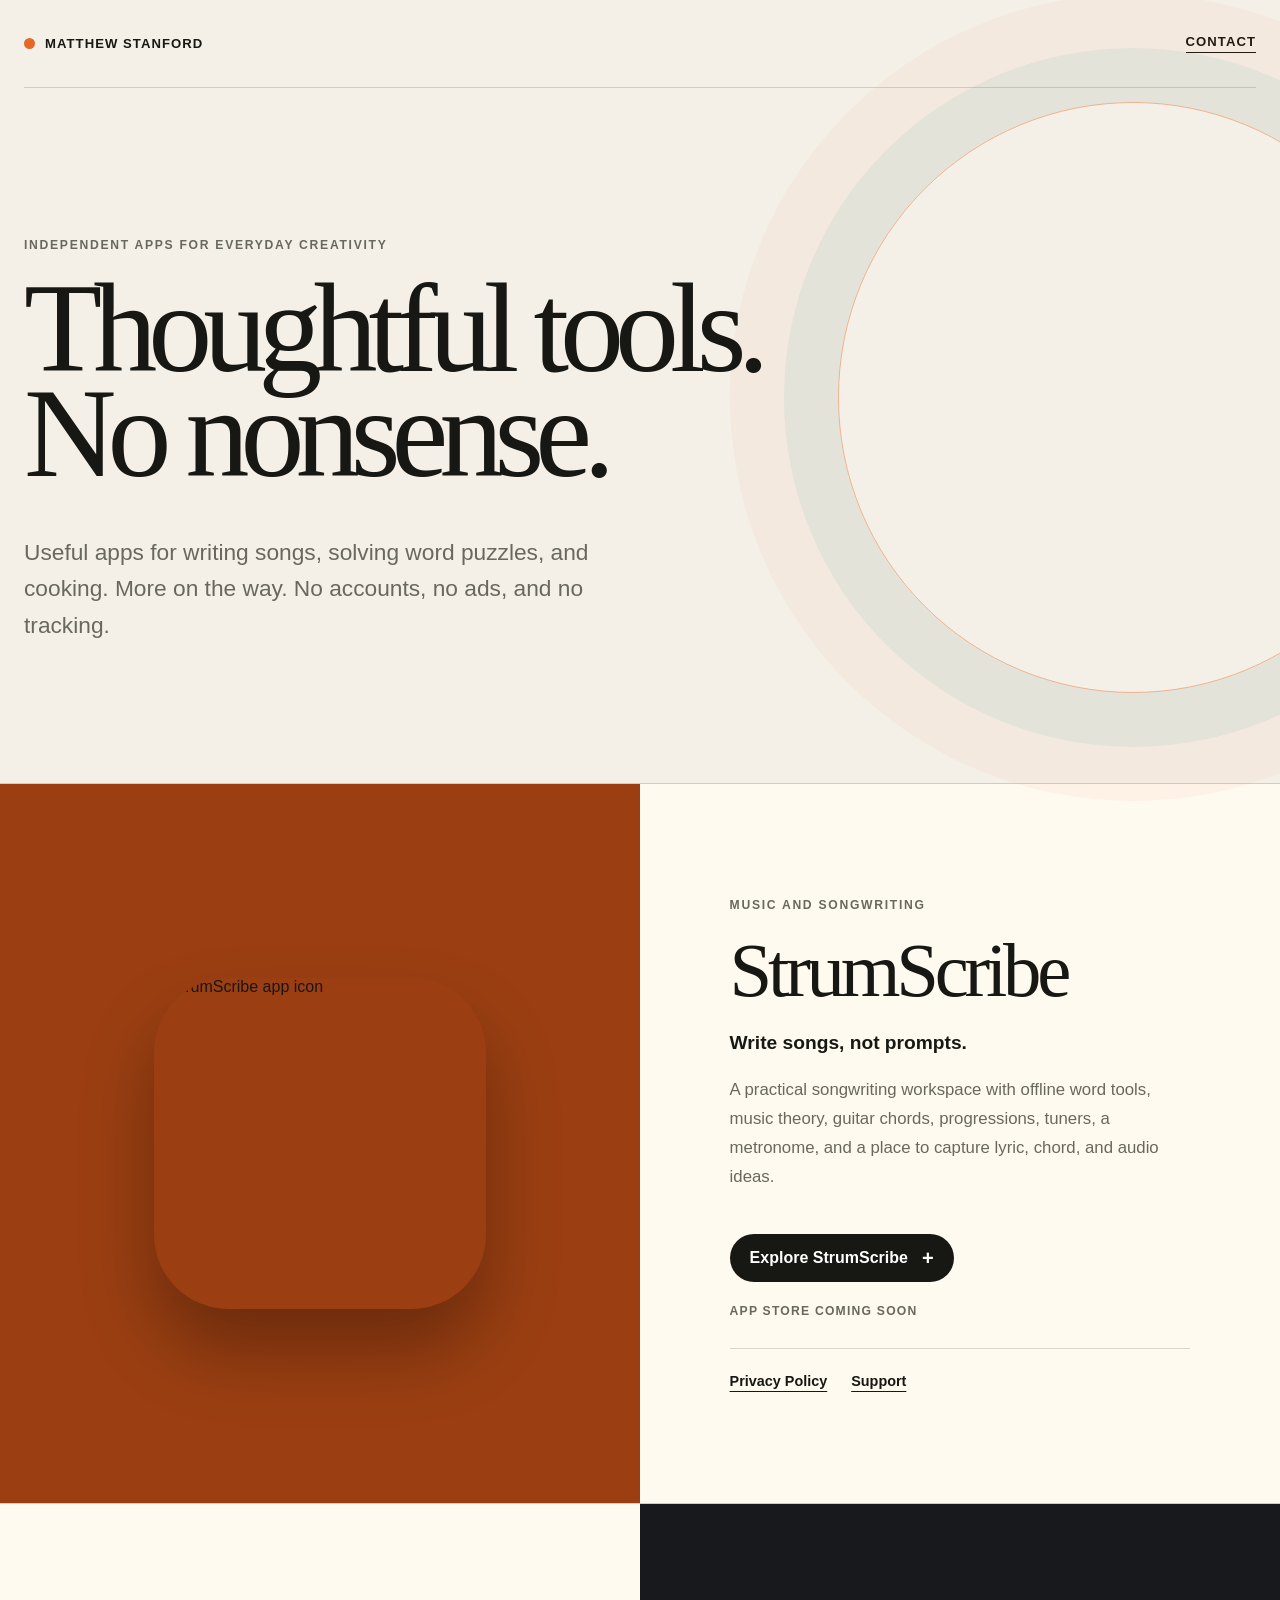
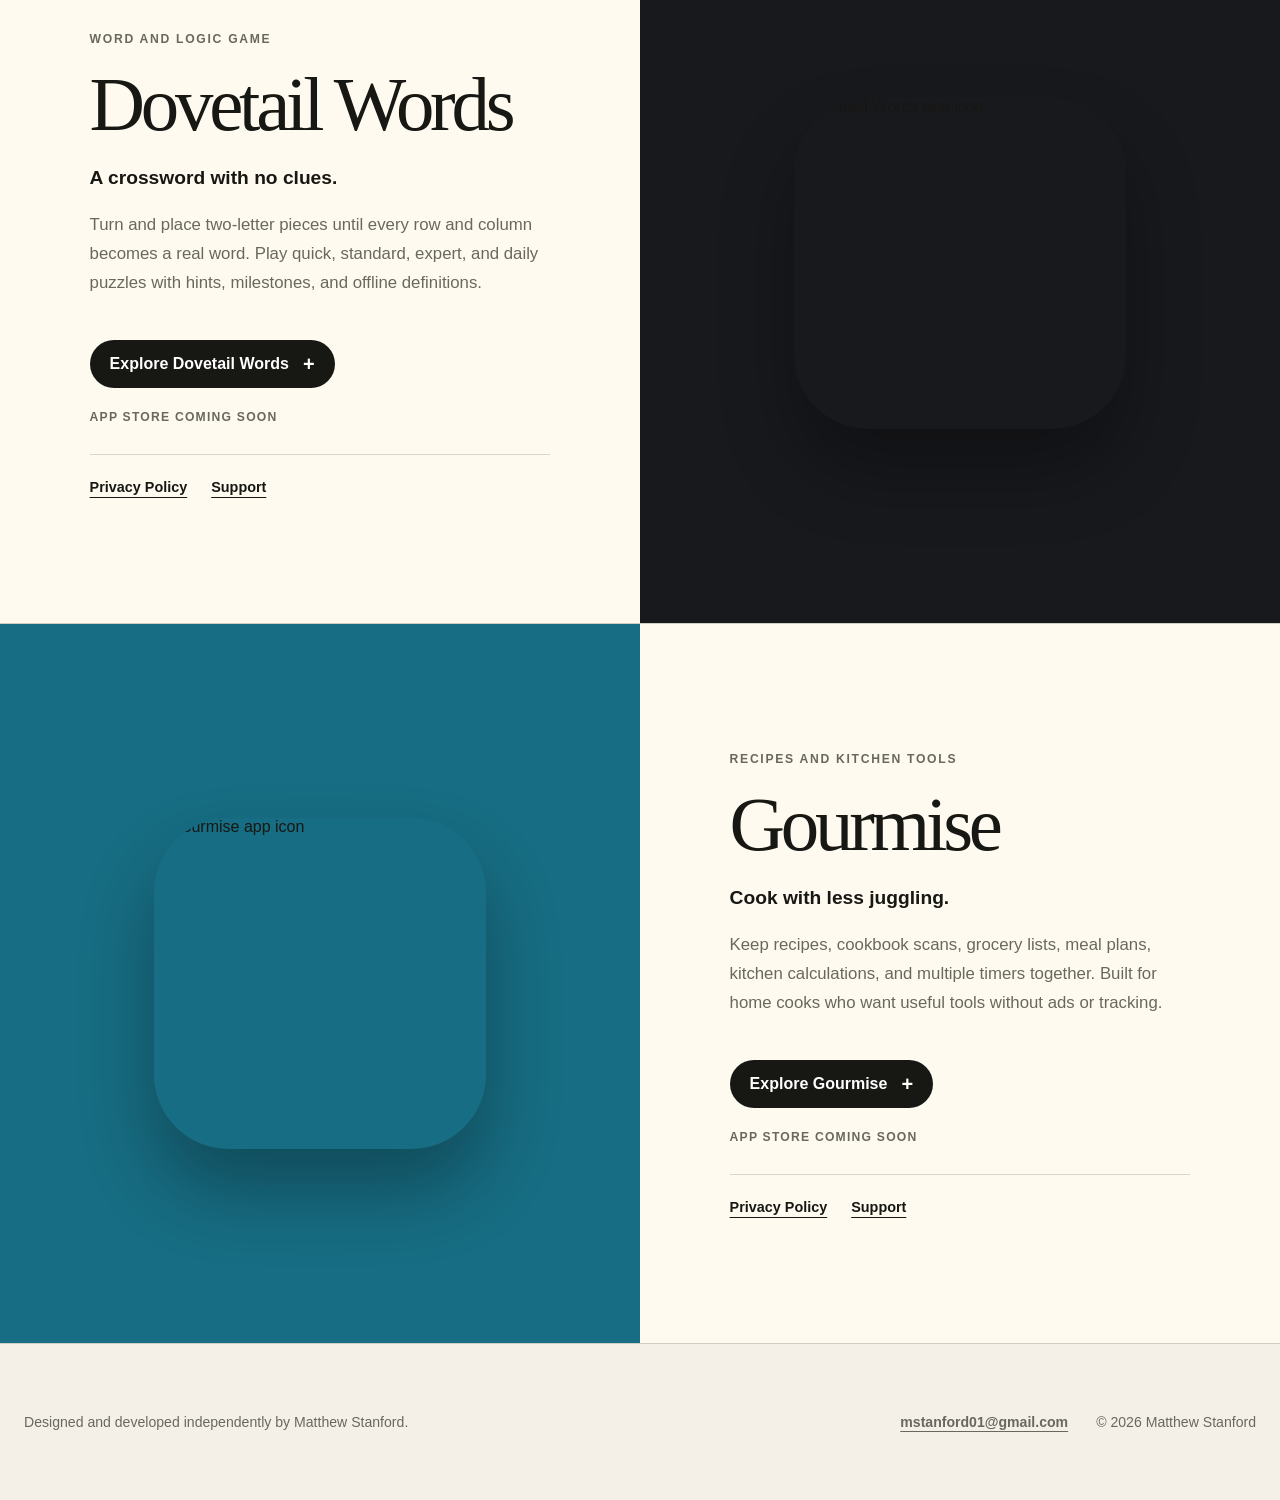
==== index.html @ f3cc3e47 "Publish developer homepage" ====
<!doctype html>
<html lang="en">
<head>
  <meta charset="utf-8">
  <meta name="viewport" content="width=device-width, initial-scale=1">
  <meta name="description" content="Independent apps for songwriting, word puzzles, and cooking. Explore StrumScribe, Dovetail Words, and Gourmise.">
  <meta name="theme-color" content="#f4f0e8">
  <title>Matthew Stanford | Independent Apps</title>
  <link rel="icon" href="favicon.png">
  <style>
    :root{--ink:#171713;--paper:#f4f0e8;--cream:#fffaf0;--line:rgba(23,23,19,.16);--muted:#69685e}
    *{box-sizing:border-box}html{scroll-behavior:smooth}body{margin:0;background:var(--paper);color:var(--ink);font-family:-apple-system,BlinkMacSystemFont,"Segoe UI",sans-serif;text-rendering:optimizeLegibility}a{color:inherit}main{min-height:100vh;overflow:hidden}
    .site-header{width:min(1280px,calc(100% - 48px));margin:0 auto;min-height:88px;display:flex;align-items:center;justify-content:space-between;border-bottom:1px solid var(--line)}
    .wordmark,.header-link{font-size:.82rem;font-weight:700;letter-spacing:.08em;text-transform:uppercase;text-decoration:none}.wordmark{display:inline-flex;align-items:center;gap:10px}.wordmark-dot{width:11px;height:11px;border-radius:50%;background:#e76825}.header-link{border-bottom:1px solid currentColor;padding-bottom:3px}
    .hero{width:min(1280px,calc(100% - 48px));margin:0 auto;padding:clamp(76px,12vw,150px) 0 clamp(82px,11vw,140px);position:relative}.hero::after{content:"";position:absolute;width:min(46vw,610px);aspect-ratio:1;right:-14%;top:2%;border:1px solid rgba(231,104,37,.45);border-radius:50%;box-shadow:0 0 0 54px rgba(42,157,160,.08),0 0 0 108px rgba(231,104,37,.05);pointer-events:none}
    .kicker,.app-eyebrow{margin:0 0 24px;font-size:.76rem;font-weight:800;letter-spacing:.14em;text-transform:uppercase;color:var(--muted)}h1{margin:0;max-width:970px;font-family:Georgia,"Times New Roman",serif;font-size:clamp(4rem,10vw,9.5rem);font-weight:500;letter-spacing:-.07em;line-height:.82;position:relative;z-index:1}.hero-copy{max-width:590px;margin:48px 0 0;font-size:clamp(1.1rem,2vw,1.42rem);line-height:1.6;color:var(--muted);position:relative;z-index:1}
    .apps{border-top:1px solid var(--line)}.app-card{min-height:720px;display:grid;grid-template-columns:minmax(300px,1fr) minmax(340px,1fr);border-bottom:1px solid var(--line)}.app-card:nth-child(even) .app-art{order:2}.app-art,.app-copy{padding:clamp(48px,7vw,108px)}.app-art{position:relative;display:grid;place-items:center;min-height:620px;overflow:hidden}.copper .app-art{background:#9b3f12}.tiles .app-art{background:#18191d}.aqua .app-art{background:#176d83}.app-icon{position:relative;z-index:1;display:block;width:min(72%,430px);height:auto;border-radius:22.5%;box-shadow:0 42px 72px rgba(0,0,0,.3)}
    .app-copy{background:var(--cream);display:flex;flex-direction:column;justify-content:center}.app-copy h2{margin:0;font-family:Georgia,"Times New Roman",serif;font-size:clamp(3.3rem,6vw,6.7rem);line-height:.92;letter-spacing:-.055em;font-weight:500}.tagline{margin:26px 0 0;font-size:1.2rem;font-weight:700}.description{max-width:600px;margin:22px 0 0;color:var(--muted);font-size:1.05rem;line-height:1.72}.explore-panel{margin-top:42px}.explore-panel summary{list-style:none;width:max-content;cursor:pointer}.explore-panel summary::-webkit-details-marker{display:none}.primary-link{display:inline-flex;align-items:center;gap:14px;background:var(--ink);color:#fff;padding:15px 20px;text-decoration:none;font-weight:700;border-radius:999px;transition:transform .2s ease,background .2s ease}.primary-link:hover{background:#e76825;transform:translateY(-2px)}.primary-link:focus-visible,.app-links a:focus-visible,.header-link:focus-visible{outline:3px solid #e76825;outline-offset:4px}.summary-mark{font-size:1.25rem;line-height:.8;transition:transform .2s ease}.explore-panel[open] .summary-mark{transform:rotate(45deg)}.gallery-heading{display:flex;align-items:center;justify-content:space-between;gap:20px;margin-top:30px}.gallery-heading p{margin:0;font-weight:800}.gallery-heading a{font-size:.85rem;font-weight:700;text-underline-offset:4px}.screenshot-gallery{display:grid;grid-auto-flow:column;grid-auto-columns:minmax(180px,42%);gap:16px;margin-top:18px;padding:4px 4px 18px;overflow-x:auto;overscroll-behavior-inline:contain;scroll-snap-type:inline mandatory}.screenshot-gallery img{width:100%;height:auto;border-radius:16px;box-shadow:0 8px 24px rgba(0,0,0,.16);scroll-snap-align:start}.store-soon{display:block;margin-top:22px;color:var(--muted);font-size:.76rem;font-weight:800;letter-spacing:.1em;text-transform:uppercase}.app-links{display:flex;gap:24px;margin-top:30px;padding-top:24px;border-top:1px solid var(--line)}.app-links a{font-size:.9rem;font-weight:700;text-underline-offset:5px}
    footer{width:min(1280px,calc(100% - 48px));margin:0 auto;padding:70px 0;display:grid;grid-template-columns:1fr auto auto;gap:28px;align-items:center;color:var(--muted);font-size:.88rem}footer p{margin:0}footer a{font-weight:700;text-underline-offset:4px}.copyright{white-space:nowrap}
    @media(max-width:840px){.site-header,.hero,footer{width:min(100% - 32px,1280px)}.site-header{min-height:72px}.hero{padding-top:72px}.hero::after{width:78vw;right:-42%;top:8%}.app-card{display:flex;flex-direction:column;min-height:0}.app-card:nth-child(even) .app-art{order:0}.app-art{min-height:420px;padding:54px 28px}.app-icon{width:min(65vw,330px)}.app-copy{padding:58px 24px 64px}.gallery-heading{align-items:flex-start;flex-direction:column;gap:8px}.screenshot-gallery{grid-auto-columns:minmax(220px,76%)}footer{grid-template-columns:1fr;align-items:start}}
    @media(prefers-reduced-motion:reduce){html{scroll-behavior:auto}.primary-link{transition:none}}
  </style>
</head>
<body>
<main>
  <header class="site-header">
    <a class="wordmark" href="#top" aria-label="Matthew Stanford apps home"><span class="wordmark-dot" aria-hidden="true"></span>Matthew Stanford</a>
    <a class="header-link" href="mailto:mstanford01@gmail.com">Contact</a>
  </header>

  <section class="hero" id="top">
    <p class="kicker">Independent apps for everyday creativity</p>
    <h1>Thoughtful tools.<br>No nonsense.</h1>
    <p class="hero-copy">Useful apps for writing songs, solving word puzzles, and cooking. More on the way. No accounts, no ads, and no tracking.</p>
  </section>

  <section class="apps" aria-label="Apps">
    <article class="app-card copper">
      <div class="app-art"><img class="app-icon" src="app-icons/strumscribe.png" alt="StrumScribe app icon" width="1024" height="1024"></div>
      <div class="app-copy">
        <p class="app-eyebrow">Music and songwriting</p><h2>StrumScribe</h2><p class="tagline">Write songs, not prompts.</p>
        <p class="description">A practical songwriting workspace with offline word tools, music theory, guitar chords, progressions, tuners, a metronome, and a place to capture lyric, chord, and audio ideas.</p>
        <details class="explore-panel"><summary class="primary-link">Explore StrumScribe <span class="summary-mark" aria-hidden="true">+</span></summary><div class="gallery-heading"><p>Inside StrumScribe</p><a href="https://mstanford01.github.io/StrumScribe/">Open full app information ↗</a></div><div class="screenshot-gallery"><img src="screenshots/strumscribe/01-find-the-word.jpg" alt="StrumScribe word tools on iPhone" loading="lazy"><img src="screenshots/strumscribe/02-progressions-by-mood.jpg" alt="StrumScribe chord progressions on iPhone" loading="lazy"><img src="screenshots/strumscribe/03-save-song-ideas.jpg" alt="StrumScribe song ideas on iPhone" loading="lazy"><img src="screenshots/strumscribe/04-tune-with-precision.jpg" alt="StrumScribe tuner on iPhone" loading="lazy"></div></details>
        <span class="store-soon">App Store coming soon</span>
        <nav class="app-links" aria-label="StrumScribe information"><a href="https://mstanford01.github.io/StrumScribe/privacy/">Privacy Policy</a><a href="https://mstanford01.github.io/StrumScribe/support/">Support</a></nav>
      </div>
    </article>

    <article class="app-card tiles">
      <div class="app-art"><img class="app-icon" src="app-icons/dovetail-words.png" alt="Dovetail Words app icon" width="1024" height="1024"></div>
      <div class="app-copy">
        <p class="app-eyebrow">Word and logic game</p><h2>Dovetail Words</h2><p class="tagline">A crossword with no clues.</p>
        <p class="description">Turn and place two-letter pieces until every row and column becomes a real word. Play quick, standard, expert, and daily puzzles with hints, milestones, and offline definitions.</p>
        <details class="explore-panel"><summary class="primary-link">Explore Dovetail Words <span class="summary-mark" aria-hidden="true">+</span></summary><div class="gallery-heading"><p>Inside Dovetail Words</p><a href="https://mstanford01.github.io/DovetailWords/">Open full app information ↗</a></div><div class="screenshot-gallery"><img src="screenshots/dovetail-words/01-home.jpg" alt="Dovetail Words home screen on iPhone" loading="lazy"><img src="screenshots/dovetail-words/02-puzzle.jpg" alt="Dovetail Words puzzle on iPhone" loading="lazy"><img src="screenshots/dovetail-words/03-win.jpg" alt="Dovetail Words win screen on iPhone" loading="lazy"><img src="screenshots/dovetail-words/04-daily.jpg" alt="Dovetail Words daily puzzle on iPhone" loading="lazy"></div></details>
        <span class="store-soon">App Store coming soon</span>
        <nav class="app-links" aria-label="Dovetail Words information"><a href="https://mstanford01.github.io/DovetailWords/dovetail-words/privacy/">Privacy Policy</a><a href="https://mstanford01.github.io/DovetailWords/dovetail-words/support/">Support</a></nav>
      </div>
    </article>

    <article class="app-card aqua">
      <div class="app-art"><img class="app-icon" src="app-icons/gourmise.png" alt="Gourmise app icon" width="1024" height="1024"></div>
      <div class="app-copy">
        <p class="app-eyebrow">Recipes and kitchen tools</p><h2>Gourmise</h2><p class="tagline">Cook with less juggling.</p>
        <p class="description">Keep recipes, cookbook scans, grocery lists, meal plans, kitchen calculations, and multiple timers together. Built for home cooks who want useful tools without ads or tracking.</p>
        <details class="explore-panel"><summary class="primary-link">Explore Gourmise <span class="summary-mark" aria-hidden="true">+</span></summary><div class="gallery-heading"><p>Inside Gourmise</p><a href="https://mstanford01.github.io/Gourmise/">Open full app information ↗</a></div><div class="screenshot-gallery"><img src="screenshots/gourmise/01-recipes.jpg" alt="Gourmise recipe library on iPhone" loading="lazy"><img src="screenshots/gourmise/02-recipe-scanner.jpg" alt="Gourmise recipe scanner on iPhone" loading="lazy"><img src="screenshots/gourmise/03-meal-planner.jpg" alt="Gourmise meal planner on iPhone" loading="lazy"><img src="screenshots/gourmise/04-timers.jpg" alt="Gourmise kitchen timers on iPhone" loading="lazy"></div></details>
        <span class="store-soon">App Store coming soon</span>
        <nav class="app-links" aria-label="Gourmise information"><a href="https://mstanford01.github.io/Gourmise/privacy/">Privacy Policy</a><a href="https://mstanford01.github.io/Gourmise/support/">Support</a></nav>
      </div>
    </article>
  </section>

  <footer><p>Designed and developed independently by Matthew Stanford.</p><a href="mailto:mstanford01@gmail.com">mstanford01@gmail.com</a><p class="copyright">© 2026 Matthew Stanford</p></footer>
</main>
</body>
</html>
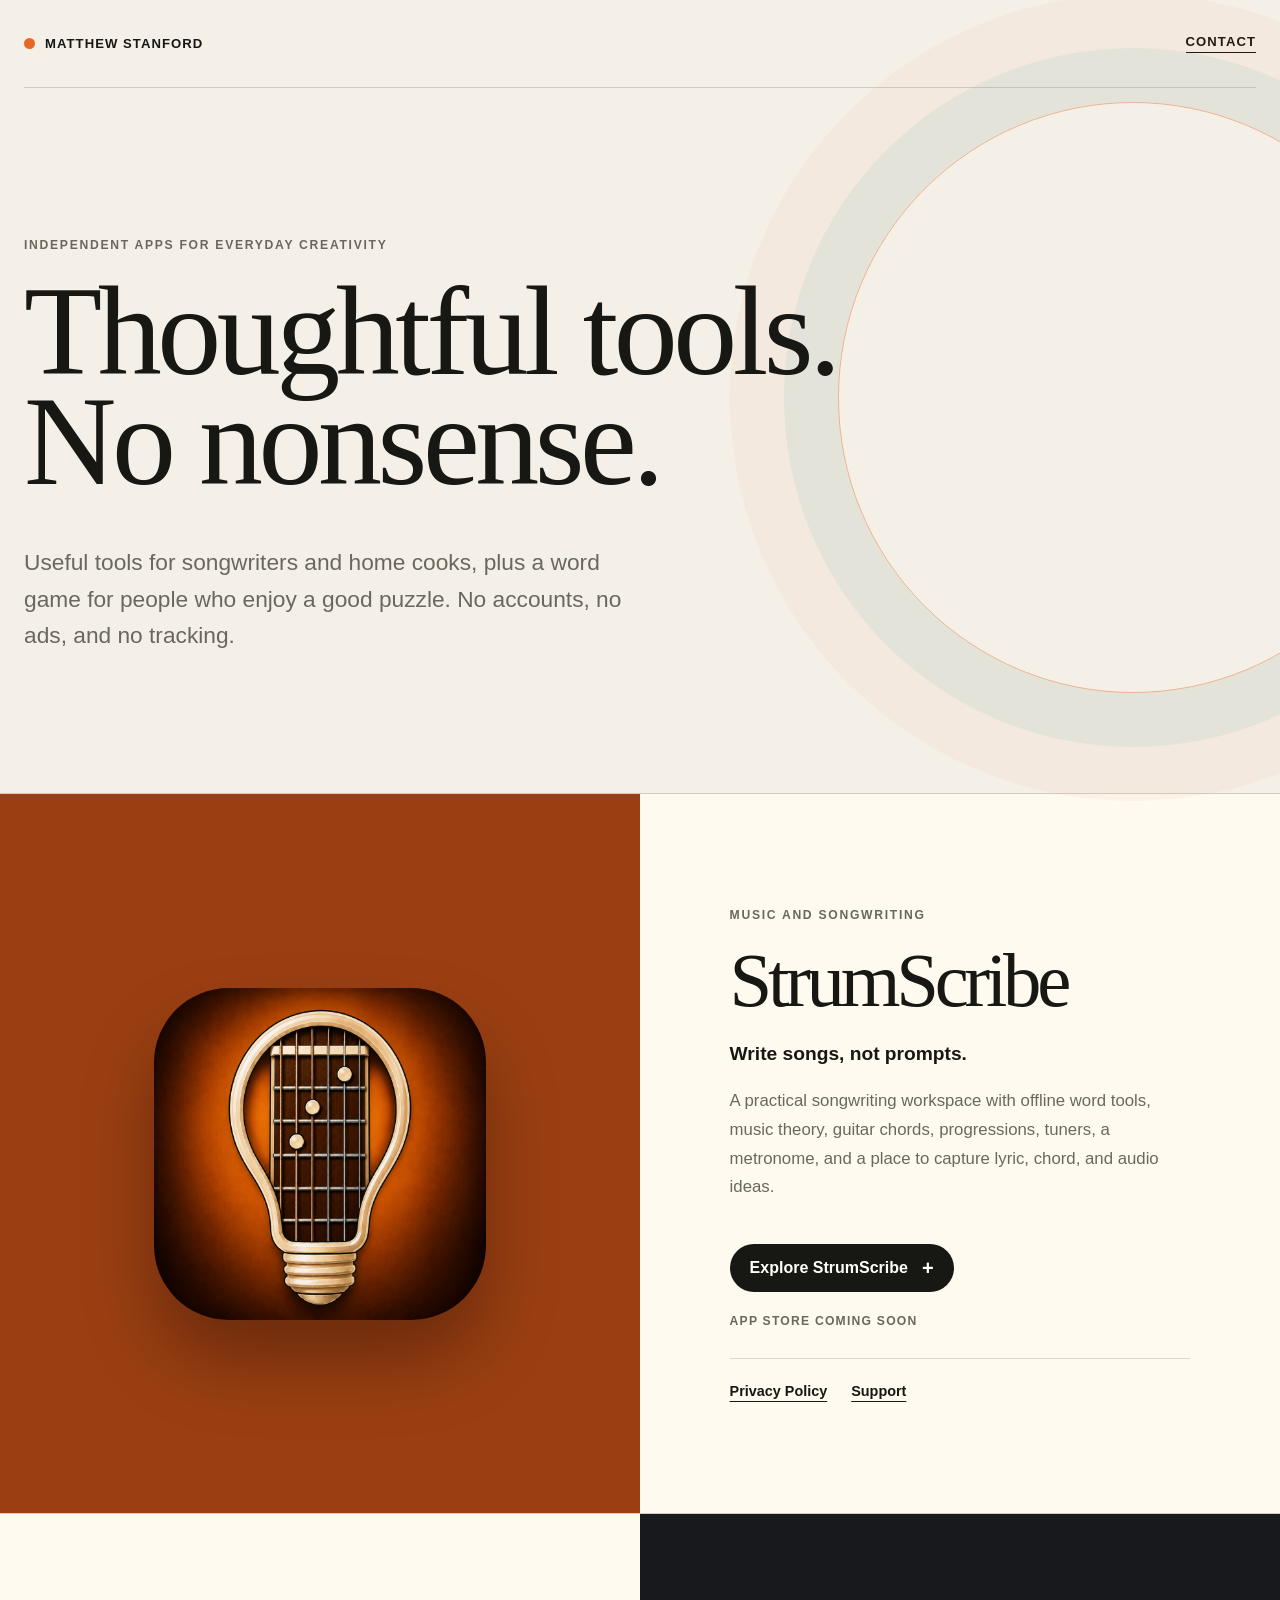
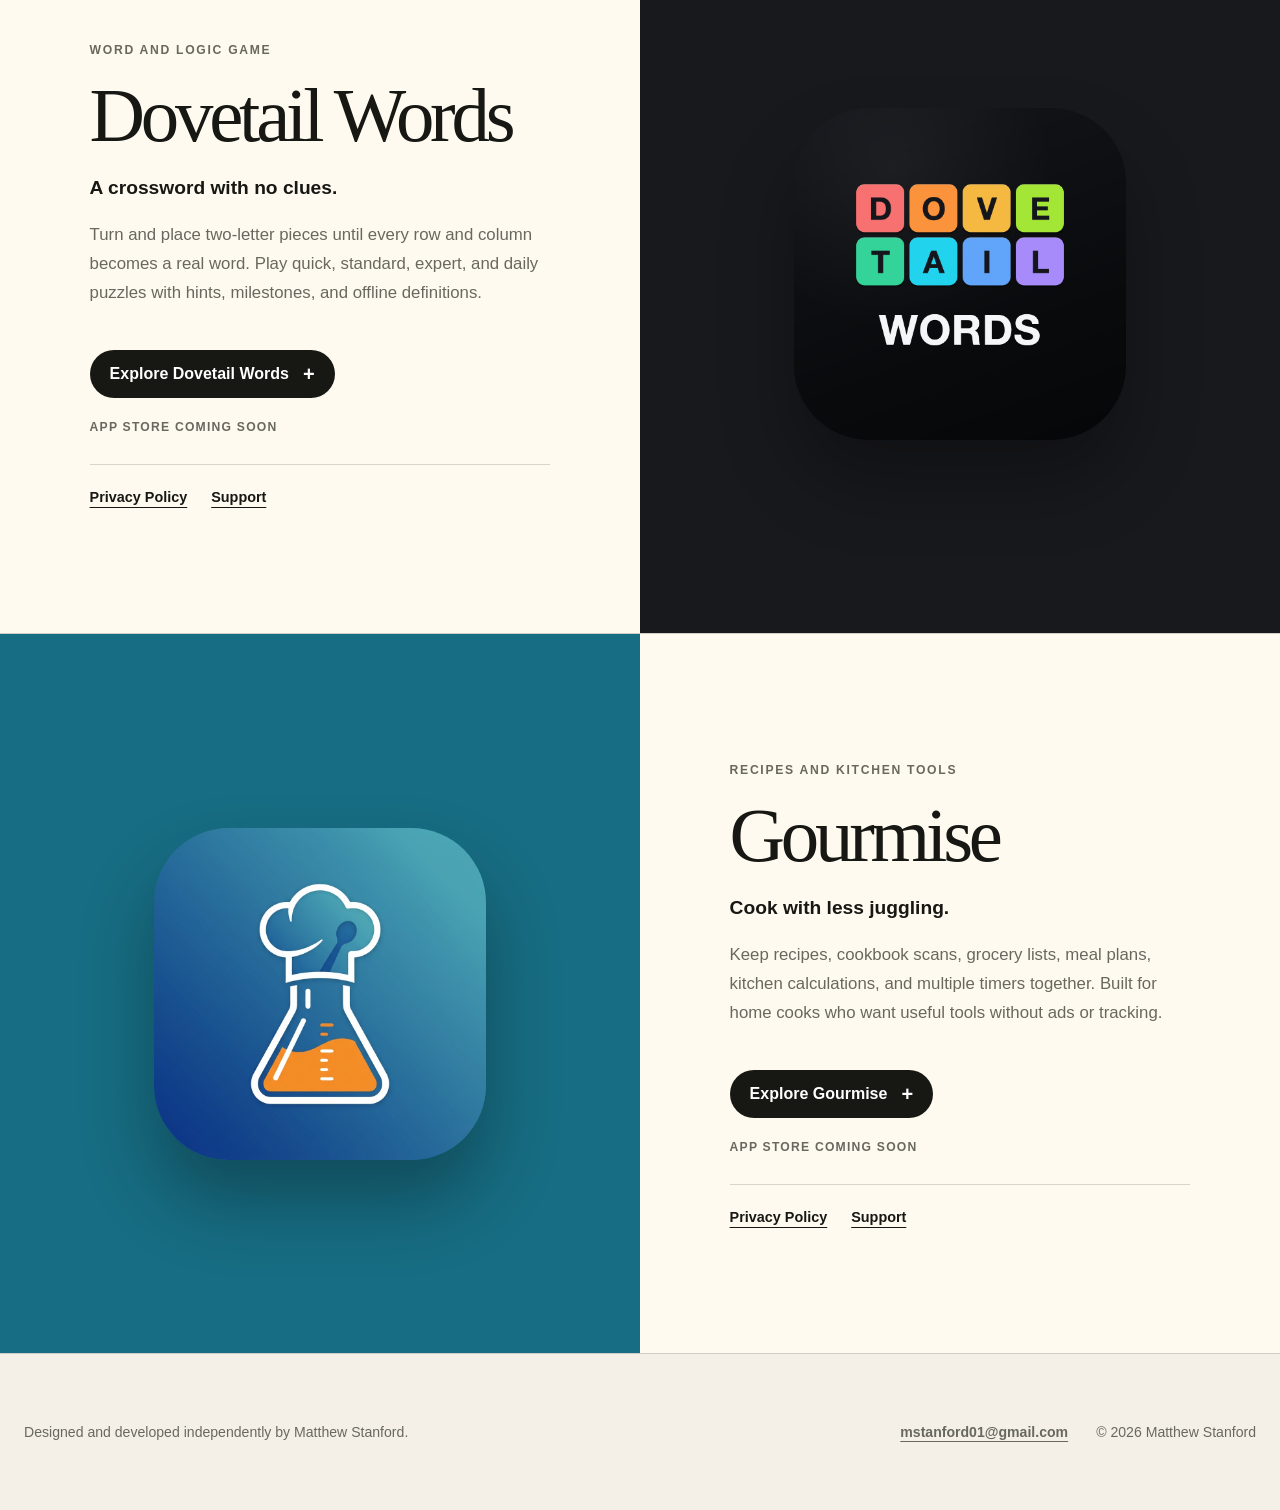
==== commit a22f18f3: "Update homepage copy and galleries" ====
--- a/index.html
+++ b/index.html
@@ -13,7 +13,7 @@
     .site-header{width:min(1280px,calc(100% - 48px));margin:0 auto;min-height:88px;display:flex;align-items:center;justify-content:space-between;border-bottom:1px solid var(--line)}
     .wordmark,.header-link{font-size:.82rem;font-weight:700;letter-spacing:.08em;text-transform:uppercase;text-decoration:none}.wordmark{display:inline-flex;align-items:center;gap:10px}.wordmark-dot{width:11px;height:11px;border-radius:50%;background:#e76825}.header-link{border-bottom:1px solid currentColor;padding-bottom:3px}
     .hero{width:min(1280px,calc(100% - 48px));margin:0 auto;padding:clamp(76px,12vw,150px) 0 clamp(82px,11vw,140px);position:relative}.hero::after{content:"";position:absolute;width:min(46vw,610px);aspect-ratio:1;right:-14%;top:2%;border:1px solid rgba(231,104,37,.45);border-radius:50%;box-shadow:0 0 0 54px rgba(42,157,160,.08),0 0 0 108px rgba(231,104,37,.05);pointer-events:none}
-    .kicker,.app-eyebrow{margin:0 0 24px;font-size:.76rem;font-weight:800;letter-spacing:.14em;text-transform:uppercase;color:var(--muted)}h1{margin:0;max-width:970px;font-family:Georgia,"Times New Roman",serif;font-size:clamp(4rem,10vw,9.5rem);font-weight:500;letter-spacing:-.07em;line-height:.82;position:relative;z-index:1}.hero-copy{max-width:590px;margin:48px 0 0;font-size:clamp(1.1rem,2vw,1.42rem);line-height:1.6;color:var(--muted);position:relative;z-index:1}
+    .kicker,.app-eyebrow{margin:0 0 24px;font-size:.76rem;font-weight:800;letter-spacing:.14em;text-transform:uppercase;color:var(--muted)}h1{margin:0;max-width:970px;font-family:Georgia,"Times New Roman",serif;font-size:clamp(4rem,10vw,9.5rem);font-weight:500;letter-spacing:-.035em;line-height:.86;position:relative;z-index:1}.hero-copy{max-width:620px;margin:48px 0 0;font-size:clamp(1.1rem,2vw,1.42rem);line-height:1.6;color:var(--muted);position:relative;z-index:1}
     .apps{border-top:1px solid var(--line)}.app-card{min-height:720px;display:grid;grid-template-columns:minmax(300px,1fr) minmax(340px,1fr);border-bottom:1px solid var(--line)}.app-card:nth-child(even) .app-art{order:2}.app-art,.app-copy{padding:clamp(48px,7vw,108px)}.app-art{position:relative;display:grid;place-items:center;min-height:620px;overflow:hidden}.copper .app-art{background:#9b3f12}.tiles .app-art{background:#18191d}.aqua .app-art{background:#176d83}.app-icon{position:relative;z-index:1;display:block;width:min(72%,430px);height:auto;border-radius:22.5%;box-shadow:0 42px 72px rgba(0,0,0,.3)}
     .app-copy{background:var(--cream);display:flex;flex-direction:column;justify-content:center}.app-copy h2{margin:0;font-family:Georgia,"Times New Roman",serif;font-size:clamp(3.3rem,6vw,6.7rem);line-height:.92;letter-spacing:-.055em;font-weight:500}.tagline{margin:26px 0 0;font-size:1.2rem;font-weight:700}.description{max-width:600px;margin:22px 0 0;color:var(--muted);font-size:1.05rem;line-height:1.72}.explore-panel{margin-top:42px}.explore-panel summary{list-style:none;width:max-content;cursor:pointer}.explore-panel summary::-webkit-details-marker{display:none}.primary-link{display:inline-flex;align-items:center;gap:14px;background:var(--ink);color:#fff;padding:15px 20px;text-decoration:none;font-weight:700;border-radius:999px;transition:transform .2s ease,background .2s ease}.primary-link:hover{background:#e76825;transform:translateY(-2px)}.primary-link:focus-visible,.app-links a:focus-visible,.header-link:focus-visible{outline:3px solid #e76825;outline-offset:4px}.summary-mark{font-size:1.25rem;line-height:.8;transition:transform .2s ease}.explore-panel[open] .summary-mark{transform:rotate(45deg)}.gallery-heading{display:flex;align-items:center;justify-content:space-between;gap:20px;margin-top:30px}.gallery-heading p{margin:0;font-weight:800}.gallery-heading a{font-size:.85rem;font-weight:700;text-underline-offset:4px}.screenshot-gallery{display:grid;grid-auto-flow:column;grid-auto-columns:minmax(180px,42%);gap:16px;margin-top:18px;padding:4px 4px 18px;overflow-x:auto;overscroll-behavior-inline:contain;scroll-snap-type:inline mandatory}.screenshot-gallery img{width:100%;height:auto;border-radius:16px;box-shadow:0 8px 24px rgba(0,0,0,.16);scroll-snap-align:start}.store-soon{display:block;margin-top:22px;color:var(--muted);font-size:.76rem;font-weight:800;letter-spacing:.1em;text-transform:uppercase}.app-links{display:flex;gap:24px;margin-top:30px;padding-top:24px;border-top:1px solid var(--line)}.app-links a{font-size:.9rem;font-weight:700;text-underline-offset:5px}
     footer{width:min(1280px,calc(100% - 48px));margin:0 auto;padding:70px 0;display:grid;grid-template-columns:1fr auto auto;gap:28px;align-items:center;color:var(--muted);font-size:.88rem}footer p{margin:0}footer a{font-weight:700;text-underline-offset:4px}.copyright{white-space:nowrap}
@@ -31,7 +31,7 @@
   <section class="hero" id="top">
     <p class="kicker">Independent apps for everyday creativity</p>
     <h1>Thoughtful tools.<br>No nonsense.</h1>
-    <p class="hero-copy">Useful apps for writing songs, solving word puzzles, and cooking. More on the way. No accounts, no ads, and no tracking.</p>
+    <p class="hero-copy">Useful tools for songwriters and home cooks, plus a word game for people who enjoy a good puzzle. No accounts, no ads, and no tracking.</p>
   </section>
 
   <section class="apps" aria-label="Apps">
@@ -40,7 +40,7 @@
       <div class="app-copy">
         <p class="app-eyebrow">Music and songwriting</p><h2>StrumScribe</h2><p class="tagline">Write songs, not prompts.</p>
         <p class="description">A practical songwriting workspace with offline word tools, music theory, guitar chords, progressions, tuners, a metronome, and a place to capture lyric, chord, and audio ideas.</p>
-        <details class="explore-panel"><summary class="primary-link">Explore StrumScribe <span class="summary-mark" aria-hidden="true">+</span></summary><div class="gallery-heading"><p>Inside StrumScribe</p><a href="https://mstanford01.github.io/StrumScribe/">Open full app information ↗</a></div><div class="screenshot-gallery"><img src="screenshots/strumscribe/01-find-the-word.jpg" alt="StrumScribe word tools on iPhone" loading="lazy"><img src="screenshots/strumscribe/02-progressions-by-mood.jpg" alt="StrumScribe chord progressions on iPhone" loading="lazy"><img src="screenshots/strumscribe/03-save-song-ideas.jpg" alt="StrumScribe song ideas on iPhone" loading="lazy"><img src="screenshots/strumscribe/04-tune-with-precision.jpg" alt="StrumScribe tuner on iPhone" loading="lazy"></div></details>
+        <details class="explore-panel"><summary class="primary-link">Explore StrumScribe <span class="summary-mark" aria-hidden="true">+</span></summary><div class="gallery-heading"><p>Inside StrumScribe</p><a href="https://mstanford01.github.io/StrumScribe/">Open full app information ↗</a></div><div class="screenshot-gallery"><img src="screenshots/strumscribe/01-find-the-word.jpg" alt="StrumScribe word tools on iPhone" loading="lazy"><img src="screenshots/strumscribe/02-progressions-by-mood.jpg" alt="StrumScribe chord progressions on iPhone" loading="lazy"><img src="screenshots/strumscribe/03-save-song-ideas.jpg" alt="StrumScribe song ideas on iPhone" loading="lazy"><img src="screenshots/strumscribe/04-tune-with-precision.jpg" alt="StrumScribe tuner on iPhone" loading="lazy"><img src="screenshots/strumscribe/05-practical-chords.jpg" alt="StrumScribe guitar chords on iPhone" loading="lazy"><img src="screenshots/strumscribe/06-circle-of-fifths.jpg" alt="StrumScribe circle of fifths on iPhone" loading="lazy"><img src="screenshots/strumscribe/07-explore-scales.jpg" alt="StrumScribe scale explorer on iPhone" loading="lazy"><img src="screenshots/strumscribe/08-practice-tools.jpg" alt="StrumScribe practice tools on iPhone" loading="lazy"><img src="screenshots/strumscribe/09-chords-for-every-tuning.jpg" alt="StrumScribe alternate tuning chords on iPhone" loading="lazy"><img src="screenshots/strumscribe/10-name-any-chord.jpg" alt="StrumScribe chord finder on iPhone" loading="lazy"></div></details>
         <span class="store-soon">App Store coming soon</span>
         <nav class="app-links" aria-label="StrumScribe information"><a href="https://mstanford01.github.io/StrumScribe/privacy/">Privacy Policy</a><a href="https://mstanford01.github.io/StrumScribe/support/">Support</a></nav>
       </div>
@@ -51,7 +51,7 @@
       <div class="app-copy">
         <p class="app-eyebrow">Word and logic game</p><h2>Dovetail Words</h2><p class="tagline">A crossword with no clues.</p>
         <p class="description">Turn and place two-letter pieces until every row and column becomes a real word. Play quick, standard, expert, and daily puzzles with hints, milestones, and offline definitions.</p>
-        <details class="explore-panel"><summary class="primary-link">Explore Dovetail Words <span class="summary-mark" aria-hidden="true">+</span></summary><div class="gallery-heading"><p>Inside Dovetail Words</p><a href="https://mstanford01.github.io/DovetailWords/">Open full app information ↗</a></div><div class="screenshot-gallery"><img src="screenshots/dovetail-words/01-home.jpg" alt="Dovetail Words home screen on iPhone" loading="lazy"><img src="screenshots/dovetail-words/02-puzzle.jpg" alt="Dovetail Words puzzle on iPhone" loading="lazy"><img src="screenshots/dovetail-words/03-win.jpg" alt="Dovetail Words win screen on iPhone" loading="lazy"><img src="screenshots/dovetail-words/04-daily.jpg" alt="Dovetail Words daily puzzle on iPhone" loading="lazy"></div></details>
+        <details class="explore-panel"><summary class="primary-link">Explore Dovetail Words <span class="summary-mark" aria-hidden="true">+</span></summary><div class="gallery-heading"><p>Inside Dovetail Words</p><a href="https://mstanford01.github.io/DovetailWords/">Open full app information ↗</a></div><div class="screenshot-gallery"><img src="screenshots/dovetail-words/01-home.jpg" alt="Dovetail Words home screen on iPhone" loading="lazy"><img src="screenshots/dovetail-words/02-puzzle.jpg" alt="Dovetail Words puzzle on iPhone" loading="lazy"><img src="screenshots/dovetail-words/03-win.jpg" alt="Dovetail Words win screen on iPhone" loading="lazy"><img src="screenshots/dovetail-words/04-daily.jpg" alt="Dovetail Words daily puzzle on iPhone" loading="lazy"><img src="screenshots/dovetail-words/05-stats.jpg" alt="Dovetail Words statistics on iPhone" loading="lazy"><img src="screenshots/dovetail-words/06-collection.jpg" alt="Dovetail Words collection on iPhone" loading="lazy"><img src="screenshots/dovetail-words/07-history.jpg" alt="Dovetail Words game history on iPhone" loading="lazy"><img src="screenshots/dovetail-words/08-tutorial.jpg" alt="Dovetail Words tutorial on iPhone" loading="lazy"><img src="screenshots/dovetail-words/09-definition.jpg" alt="Dovetail Words definition on iPhone" loading="lazy"><img src="screenshots/dovetail-words/10-settings.jpg" alt="Dovetail Words settings on iPhone" loading="lazy"></div></details>
         <span class="store-soon">App Store coming soon</span>
         <nav class="app-links" aria-label="Dovetail Words information"><a href="https://mstanford01.github.io/DovetailWords/dovetail-words/privacy/">Privacy Policy</a><a href="https://mstanford01.github.io/DovetailWords/dovetail-words/support/">Support</a></nav>
       </div>
@@ -62,7 +62,7 @@
       <div class="app-copy">
         <p class="app-eyebrow">Recipes and kitchen tools</p><h2>Gourmise</h2><p class="tagline">Cook with less juggling.</p>
         <p class="description">Keep recipes, cookbook scans, grocery lists, meal plans, kitchen calculations, and multiple timers together. Built for home cooks who want useful tools without ads or tracking.</p>
-        <details class="explore-panel"><summary class="primary-link">Explore Gourmise <span class="summary-mark" aria-hidden="true">+</span></summary><div class="gallery-heading"><p>Inside Gourmise</p><a href="https://mstanford01.github.io/Gourmise/">Open full app information ↗</a></div><div class="screenshot-gallery"><img src="screenshots/gourmise/01-recipes.jpg" alt="Gourmise recipe library on iPhone" loading="lazy"><img src="screenshots/gourmise/02-recipe-scanner.jpg" alt="Gourmise recipe scanner on iPhone" loading="lazy"><img src="screenshots/gourmise/03-meal-planner.jpg" alt="Gourmise meal planner on iPhone" loading="lazy"><img src="screenshots/gourmise/04-timers.jpg" alt="Gourmise kitchen timers on iPhone" loading="lazy"></div></details>
+        <details class="explore-panel"><summary class="primary-link">Explore Gourmise <span class="summary-mark" aria-hidden="true">+</span></summary><div class="gallery-heading"><p>Inside Gourmise</p><a href="https://mstanford01.github.io/Gourmise/">Open full app information ↗</a></div><div class="screenshot-gallery"><img src="screenshots/gourmise/01-recipes.jpg" alt="Gourmise recipe library on iPhone" loading="lazy"><img src="screenshots/gourmise/02-recipe-scanner.jpg" alt="Gourmise recipe scanner on iPhone" loading="lazy"><img src="screenshots/gourmise/03-meal-planner.jpg" alt="Gourmise meal planner on iPhone" loading="lazy"><img src="screenshots/gourmise/04-timers.jpg" alt="Gourmise kitchen timers on iPhone" loading="lazy"><img src="screenshots/gourmise/05-recipe-detail.jpg" alt="Gourmise recipe detail on iPhone" loading="lazy"><img src="screenshots/gourmise/06-recipe-scaling.jpg" alt="Gourmise recipe scaling on iPhone" loading="lazy"><img src="screenshots/gourmise/07-calculators.jpg" alt="Gourmise kitchen calculators on iPhone" loading="lazy"><img src="screenshots/gourmise/08-reference.jpg" alt="Gourmise cooking reference on iPhone" loading="lazy"><img src="screenshots/gourmise/09-package-scanner.jpg" alt="Gourmise package scanner on iPhone" loading="lazy"><img src="screenshots/gourmise/10-grocery-list.jpg" alt="Gourmise grocery list on iPhone" loading="lazy"></div></details>
         <span class="store-soon">App Store coming soon</span>
         <nav class="app-links" aria-label="Gourmise information"><a href="https://mstanford01.github.io/Gourmise/privacy/">Privacy Policy</a><a href="https://mstanford01.github.io/Gourmise/support/">Support</a></nav>
       </div>
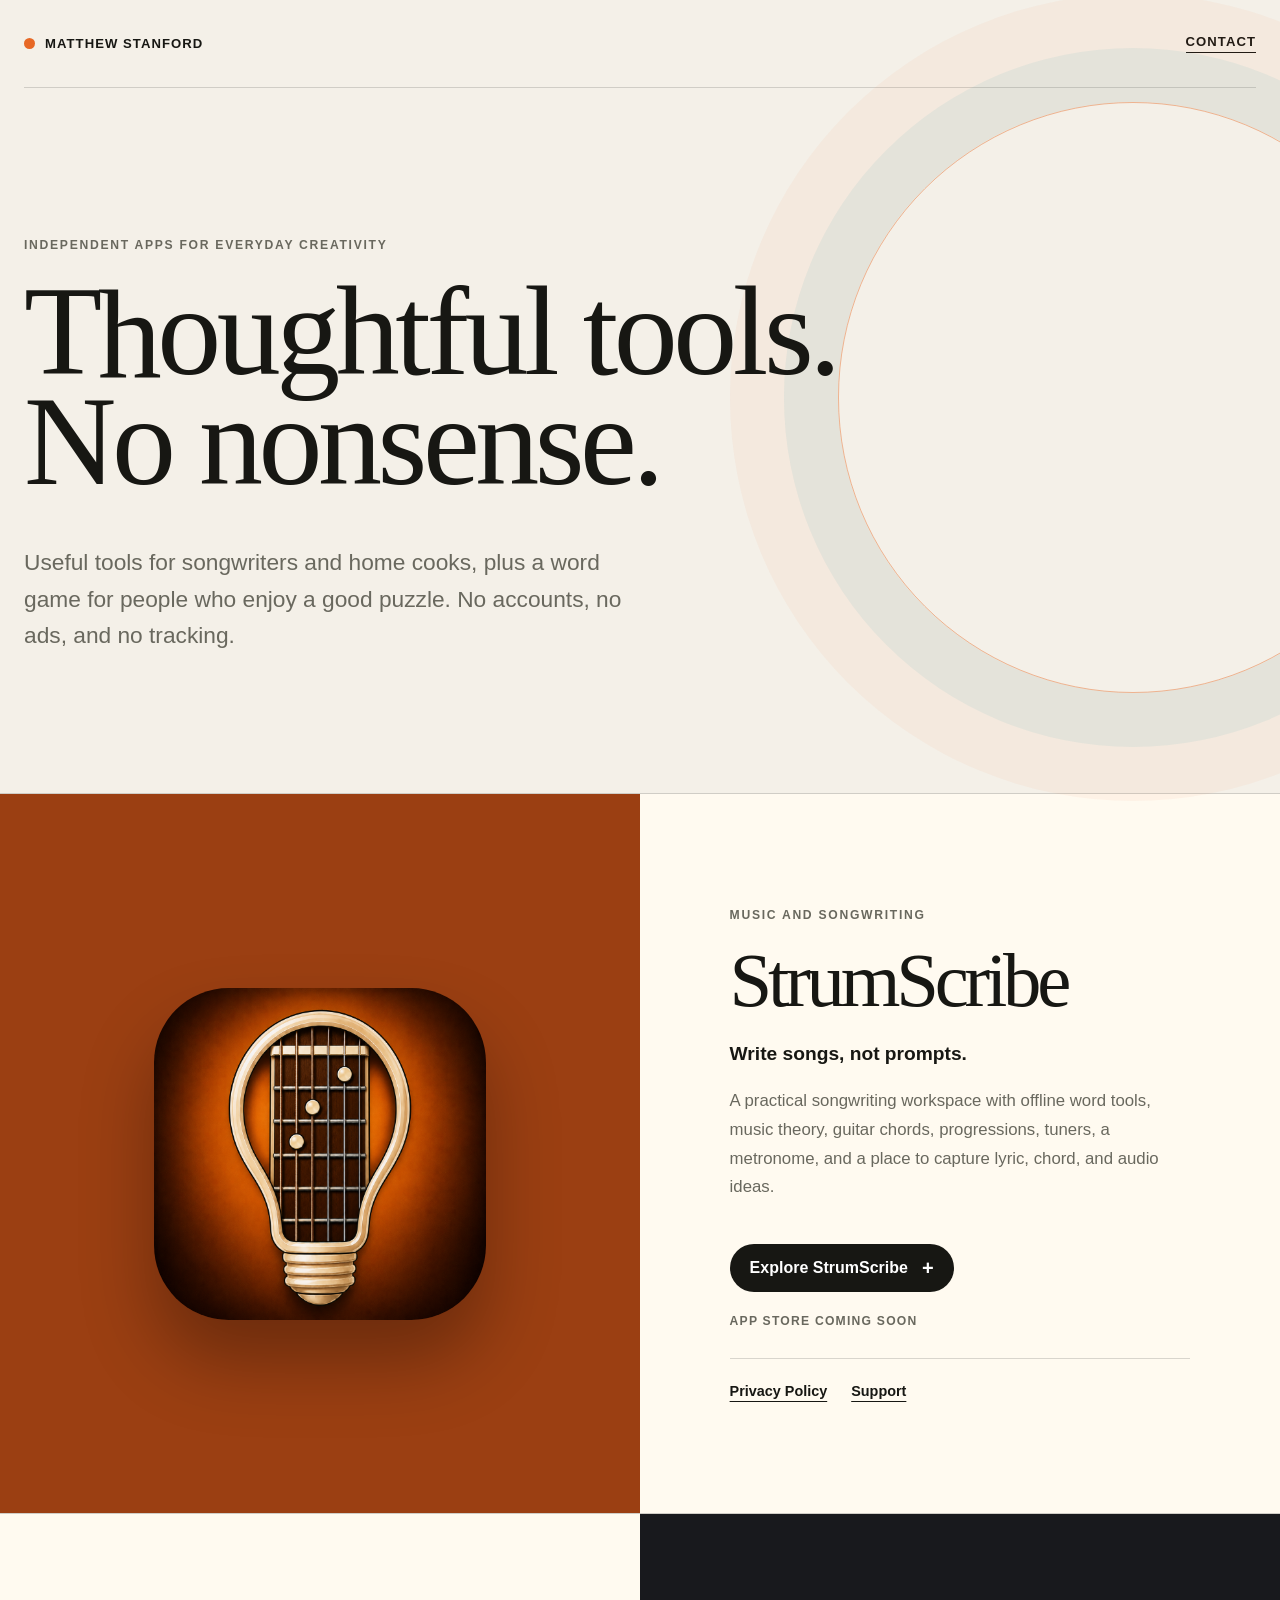
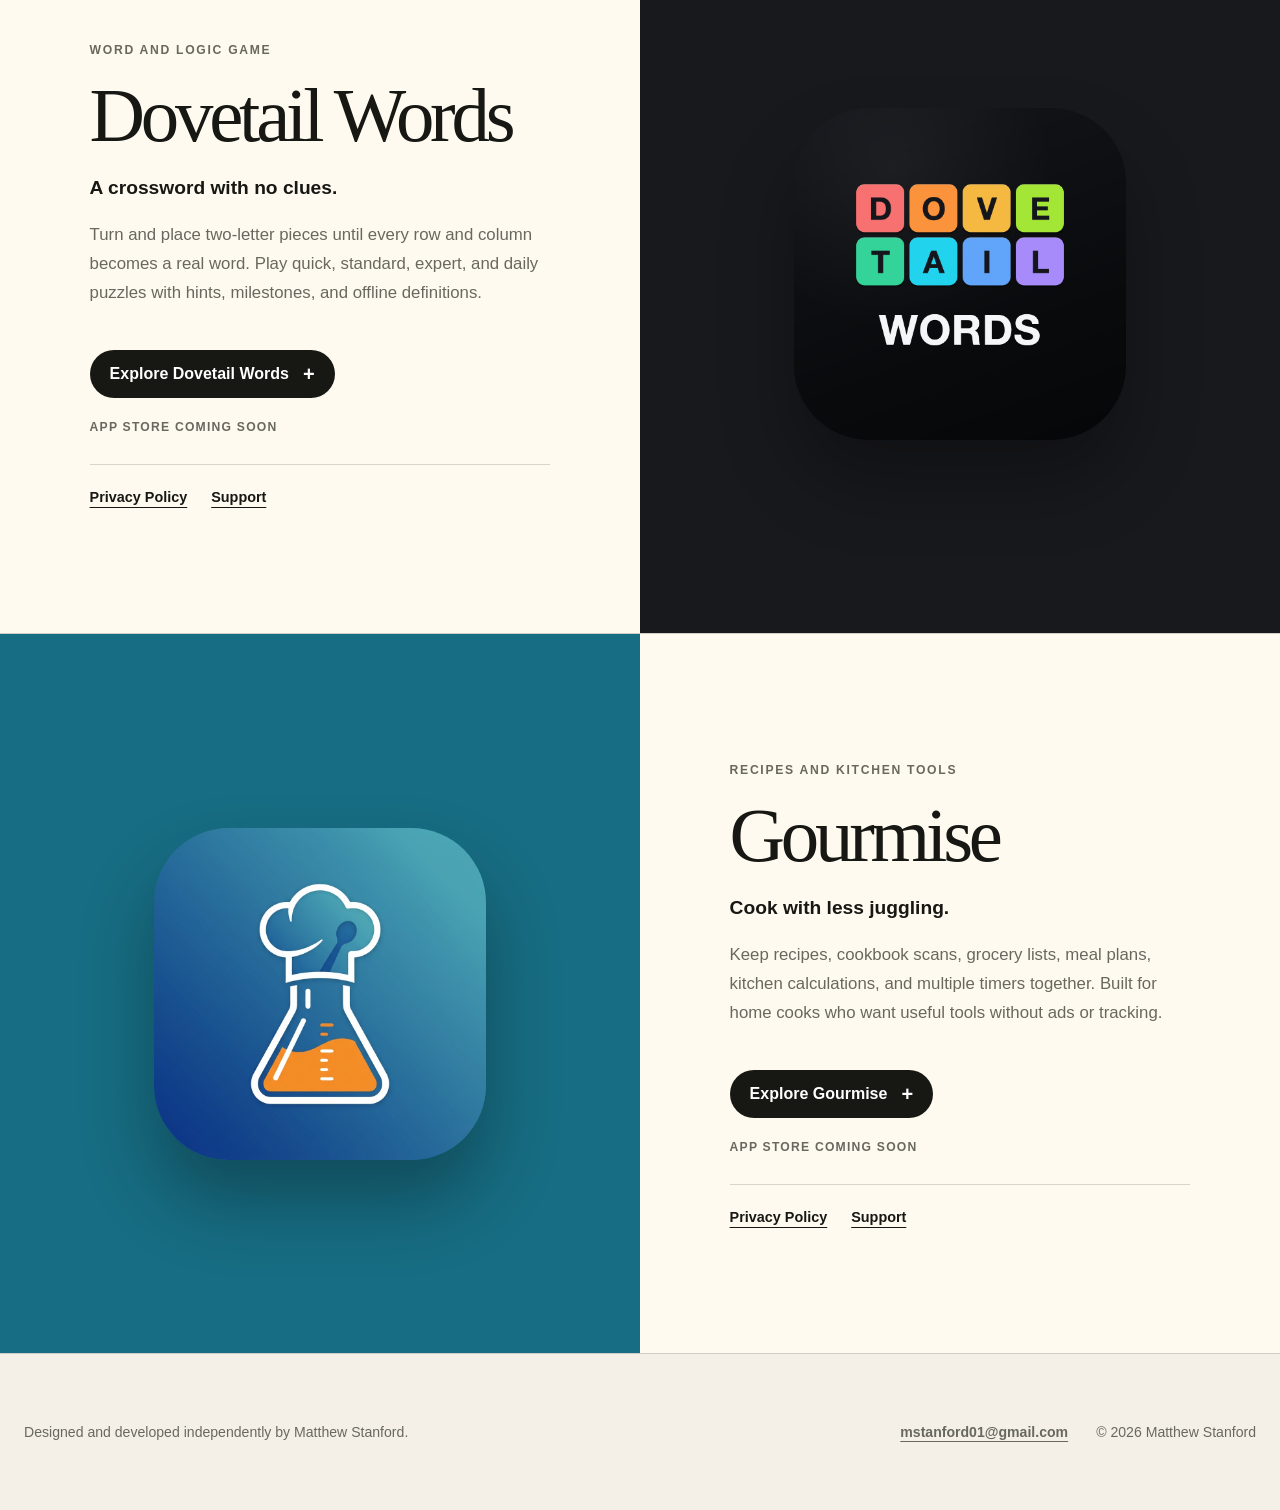
==== commit 0187112f: "Improve headline and add app pages" ====
--- a/index.html
+++ b/index.html
@@ -13,7 +13,7 @@
     .site-header{width:min(1280px,calc(100% - 48px));margin:0 auto;min-height:88px;display:flex;align-items:center;justify-content:space-between;border-bottom:1px solid var(--line)}
     .wordmark,.header-link{font-size:.82rem;font-weight:700;letter-spacing:.08em;text-transform:uppercase;text-decoration:none}.wordmark{display:inline-flex;align-items:center;gap:10px}.wordmark-dot{width:11px;height:11px;border-radius:50%;background:#e76825}.header-link{border-bottom:1px solid currentColor;padding-bottom:3px}
     .hero{width:min(1280px,calc(100% - 48px));margin:0 auto;padding:clamp(76px,12vw,150px) 0 clamp(82px,11vw,140px);position:relative}.hero::after{content:"";position:absolute;width:min(46vw,610px);aspect-ratio:1;right:-14%;top:2%;border:1px solid rgba(231,104,37,.45);border-radius:50%;box-shadow:0 0 0 54px rgba(42,157,160,.08),0 0 0 108px rgba(231,104,37,.05);pointer-events:none}
-    .kicker,.app-eyebrow{margin:0 0 24px;font-size:.76rem;font-weight:800;letter-spacing:.14em;text-transform:uppercase;color:var(--muted)}h1{margin:0;max-width:970px;font-family:Georgia,"Times New Roman",serif;font-size:clamp(4rem,10vw,9.5rem);font-weight:500;letter-spacing:-.035em;line-height:.86;position:relative;z-index:1}.hero-copy{max-width:620px;margin:48px 0 0;font-size:clamp(1.1rem,2vw,1.42rem);line-height:1.6;color:var(--muted);position:relative;z-index:1}
+    .kicker,.app-eyebrow{margin:0 0 24px;font-size:.76rem;font-weight:800;letter-spacing:.14em;text-transform:uppercase;color:var(--muted)}h1{margin:0;max-width:970px;font-family:Georgia,"Times New Roman",serif;font-size:clamp(4rem,10vw,9.5rem);font-weight:500;letter-spacing:-.035em;line-height:.86;position:relative;z-index:1}.headline-h{position:relative;top:.035em}.hero-copy{max-width:620px;margin:48px 0 0;font-size:clamp(1.1rem,2vw,1.42rem);line-height:1.6;color:var(--muted);position:relative;z-index:1}
     .apps{border-top:1px solid var(--line)}.app-card{min-height:720px;display:grid;grid-template-columns:minmax(300px,1fr) minmax(340px,1fr);border-bottom:1px solid var(--line)}.app-card:nth-child(even) .app-art{order:2}.app-art,.app-copy{padding:clamp(48px,7vw,108px)}.app-art{position:relative;display:grid;place-items:center;min-height:620px;overflow:hidden}.copper .app-art{background:#9b3f12}.tiles .app-art{background:#18191d}.aqua .app-art{background:#176d83}.app-icon{position:relative;z-index:1;display:block;width:min(72%,430px);height:auto;border-radius:22.5%;box-shadow:0 42px 72px rgba(0,0,0,.3)}
     .app-copy{background:var(--cream);display:flex;flex-direction:column;justify-content:center}.app-copy h2{margin:0;font-family:Georgia,"Times New Roman",serif;font-size:clamp(3.3rem,6vw,6.7rem);line-height:.92;letter-spacing:-.055em;font-weight:500}.tagline{margin:26px 0 0;font-size:1.2rem;font-weight:700}.description{max-width:600px;margin:22px 0 0;color:var(--muted);font-size:1.05rem;line-height:1.72}.explore-panel{margin-top:42px}.explore-panel summary{list-style:none;width:max-content;cursor:pointer}.explore-panel summary::-webkit-details-marker{display:none}.primary-link{display:inline-flex;align-items:center;gap:14px;background:var(--ink);color:#fff;padding:15px 20px;text-decoration:none;font-weight:700;border-radius:999px;transition:transform .2s ease,background .2s ease}.primary-link:hover{background:#e76825;transform:translateY(-2px)}.primary-link:focus-visible,.app-links a:focus-visible,.header-link:focus-visible{outline:3px solid #e76825;outline-offset:4px}.summary-mark{font-size:1.25rem;line-height:.8;transition:transform .2s ease}.explore-panel[open] .summary-mark{transform:rotate(45deg)}.gallery-heading{display:flex;align-items:center;justify-content:space-between;gap:20px;margin-top:30px}.gallery-heading p{margin:0;font-weight:800}.gallery-heading a{font-size:.85rem;font-weight:700;text-underline-offset:4px}.screenshot-gallery{display:grid;grid-auto-flow:column;grid-auto-columns:minmax(180px,42%);gap:16px;margin-top:18px;padding:4px 4px 18px;overflow-x:auto;overscroll-behavior-inline:contain;scroll-snap-type:inline mandatory}.screenshot-gallery img{width:100%;height:auto;border-radius:16px;box-shadow:0 8px 24px rgba(0,0,0,.16);scroll-snap-align:start}.store-soon{display:block;margin-top:22px;color:var(--muted);font-size:.76rem;font-weight:800;letter-spacing:.1em;text-transform:uppercase}.app-links{display:flex;gap:24px;margin-top:30px;padding-top:24px;border-top:1px solid var(--line)}.app-links a{font-size:.9rem;font-weight:700;text-underline-offset:5px}
     footer{width:min(1280px,calc(100% - 48px));margin:0 auto;padding:70px 0;display:grid;grid-template-columns:1fr auto auto;gap:28px;align-items:center;color:var(--muted);font-size:.88rem}footer p{margin:0}footer a{font-weight:700;text-underline-offset:4px}.copyright{white-space:nowrap}
@@ -30,7 +30,7 @@
 
   <section class="hero" id="top">
     <p class="kicker">Independent apps for everyday creativity</p>
-    <h1>Thoughtful tools.<br>No nonsense.</h1>
+    <h1>T<span class="headline-h">h</span>oughtful tools.<br>No nonsense.</h1>
     <p class="hero-copy">Useful tools for songwriters and home cooks, plus a word game for people who enjoy a good puzzle. No accounts, no ads, and no tracking.</p>
   </section>
 
@@ -40,7 +40,7 @@
       <div class="app-copy">
         <p class="app-eyebrow">Music and songwriting</p><h2>StrumScribe</h2><p class="tagline">Write songs, not prompts.</p>
         <p class="description">A practical songwriting workspace with offline word tools, music theory, guitar chords, progressions, tuners, a metronome, and a place to capture lyric, chord, and audio ideas.</p>
-        <details class="explore-panel"><summary class="primary-link">Explore StrumScribe <span class="summary-mark" aria-hidden="true">+</span></summary><div class="gallery-heading"><p>Inside StrumScribe</p><a href="https://mstanford01.github.io/StrumScribe/">Open full app information ↗</a></div><div class="screenshot-gallery"><img src="screenshots/strumscribe/01-find-the-word.jpg" alt="StrumScribe word tools on iPhone" loading="lazy"><img src="screenshots/strumscribe/02-progressions-by-mood.jpg" alt="StrumScribe chord progressions on iPhone" loading="lazy"><img src="screenshots/strumscribe/03-save-song-ideas.jpg" alt="StrumScribe song ideas on iPhone" loading="lazy"><img src="screenshots/strumscribe/04-tune-with-precision.jpg" alt="StrumScribe tuner on iPhone" loading="lazy"><img src="screenshots/strumscribe/05-practical-chords.jpg" alt="StrumScribe guitar chords on iPhone" loading="lazy"><img src="screenshots/strumscribe/06-circle-of-fifths.jpg" alt="StrumScribe circle of fifths on iPhone" loading="lazy"><img src="screenshots/strumscribe/07-explore-scales.jpg" alt="StrumScribe scale explorer on iPhone" loading="lazy"><img src="screenshots/strumscribe/08-practice-tools.jpg" alt="StrumScribe practice tools on iPhone" loading="lazy"><img src="screenshots/strumscribe/09-chords-for-every-tuning.jpg" alt="StrumScribe alternate tuning chords on iPhone" loading="lazy"><img src="screenshots/strumscribe/10-name-any-chord.jpg" alt="StrumScribe chord finder on iPhone" loading="lazy"></div></details>
+        <details class="explore-panel"><summary class="primary-link">Explore StrumScribe <span class="summary-mark" aria-hidden="true">+</span></summary><div class="gallery-heading"><p>Inside StrumScribe</p><a href="strumscribe/">Open full app information ↗</a></div><div class="screenshot-gallery"><img src="screenshots/strumscribe/01-find-the-word.jpg" alt="StrumScribe word tools on iPhone" loading="lazy"><img src="screenshots/strumscribe/02-progressions-by-mood.jpg" alt="StrumScribe chord progressions on iPhone" loading="lazy"><img src="screenshots/strumscribe/03-save-song-ideas.jpg" alt="StrumScribe song ideas on iPhone" loading="lazy"><img src="screenshots/strumscribe/04-tune-with-precision.jpg" alt="StrumScribe tuner on iPhone" loading="lazy"><img src="screenshots/strumscribe/05-practical-chords.jpg" alt="StrumScribe guitar chords on iPhone" loading="lazy"><img src="screenshots/strumscribe/06-circle-of-fifths.jpg" alt="StrumScribe circle of fifths on iPhone" loading="lazy"><img src="screenshots/strumscribe/07-explore-scales.jpg" alt="StrumScribe scale explorer on iPhone" loading="lazy"><img src="screenshots/strumscribe/08-practice-tools.jpg" alt="StrumScribe practice tools on iPhone" loading="lazy"><img src="screenshots/strumscribe/09-chords-for-every-tuning.jpg" alt="StrumScribe alternate tuning chords on iPhone" loading="lazy"><img src="screenshots/strumscribe/10-name-any-chord.jpg" alt="StrumScribe chord finder on iPhone" loading="lazy"></div></details>
         <span class="store-soon">App Store coming soon</span>
         <nav class="app-links" aria-label="StrumScribe information"><a href="https://mstanford01.github.io/StrumScribe/privacy/">Privacy Policy</a><a href="https://mstanford01.github.io/StrumScribe/support/">Support</a></nav>
       </div>
@@ -51,7 +51,7 @@
       <div class="app-copy">
         <p class="app-eyebrow">Word and logic game</p><h2>Dovetail Words</h2><p class="tagline">A crossword with no clues.</p>
         <p class="description">Turn and place two-letter pieces until every row and column becomes a real word. Play quick, standard, expert, and daily puzzles with hints, milestones, and offline definitions.</p>
-        <details class="explore-panel"><summary class="primary-link">Explore Dovetail Words <span class="summary-mark" aria-hidden="true">+</span></summary><div class="gallery-heading"><p>Inside Dovetail Words</p><a href="https://mstanford01.github.io/DovetailWords/">Open full app information ↗</a></div><div class="screenshot-gallery"><img src="screenshots/dovetail-words/01-home.jpg" alt="Dovetail Words home screen on iPhone" loading="lazy"><img src="screenshots/dovetail-words/02-puzzle.jpg" alt="Dovetail Words puzzle on iPhone" loading="lazy"><img src="screenshots/dovetail-words/03-win.jpg" alt="Dovetail Words win screen on iPhone" loading="lazy"><img src="screenshots/dovetail-words/04-daily.jpg" alt="Dovetail Words daily puzzle on iPhone" loading="lazy"><img src="screenshots/dovetail-words/05-stats.jpg" alt="Dovetail Words statistics on iPhone" loading="lazy"><img src="screenshots/dovetail-words/06-collection.jpg" alt="Dovetail Words collection on iPhone" loading="lazy"><img src="screenshots/dovetail-words/07-history.jpg" alt="Dovetail Words game history on iPhone" loading="lazy"><img src="screenshots/dovetail-words/08-tutorial.jpg" alt="Dovetail Words tutorial on iPhone" loading="lazy"><img src="screenshots/dovetail-words/09-definition.jpg" alt="Dovetail Words definition on iPhone" loading="lazy"><img src="screenshots/dovetail-words/10-settings.jpg" alt="Dovetail Words settings on iPhone" loading="lazy"></div></details>
+        <details class="explore-panel"><summary class="primary-link">Explore Dovetail Words <span class="summary-mark" aria-hidden="true">+</span></summary><div class="gallery-heading"><p>Inside Dovetail Words</p><a href="dovetail-words/">Open full app information ↗</a></div><div class="screenshot-gallery"><img src="screenshots/dovetail-words/01-home.jpg" alt="Dovetail Words home screen on iPhone" loading="lazy"><img src="screenshots/dovetail-words/02-puzzle.jpg" alt="Dovetail Words puzzle on iPhone" loading="lazy"><img src="screenshots/dovetail-words/03-win.jpg" alt="Dovetail Words win screen on iPhone" loading="lazy"><img src="screenshots/dovetail-words/04-daily.jpg" alt="Dovetail Words daily puzzle on iPhone" loading="lazy"><img src="screenshots/dovetail-words/05-stats.jpg" alt="Dovetail Words statistics on iPhone" loading="lazy"><img src="screenshots/dovetail-words/06-collection.jpg" alt="Dovetail Words collection on iPhone" loading="lazy"><img src="screenshots/dovetail-words/07-history.jpg" alt="Dovetail Words game history on iPhone" loading="lazy"><img src="screenshots/dovetail-words/08-tutorial.jpg" alt="Dovetail Words tutorial on iPhone" loading="lazy"><img src="screenshots/dovetail-words/09-definition.jpg" alt="Dovetail Words definition on iPhone" loading="lazy"><img src="screenshots/dovetail-words/10-settings.jpg" alt="Dovetail Words settings on iPhone" loading="lazy"></div></details>
         <span class="store-soon">App Store coming soon</span>
         <nav class="app-links" aria-label="Dovetail Words information"><a href="https://mstanford01.github.io/DovetailWords/dovetail-words/privacy/">Privacy Policy</a><a href="https://mstanford01.github.io/DovetailWords/dovetail-words/support/">Support</a></nav>
       </div>
@@ -62,7 +62,7 @@
       <div class="app-copy">
         <p class="app-eyebrow">Recipes and kitchen tools</p><h2>Gourmise</h2><p class="tagline">Cook with less juggling.</p>
         <p class="description">Keep recipes, cookbook scans, grocery lists, meal plans, kitchen calculations, and multiple timers together. Built for home cooks who want useful tools without ads or tracking.</p>
-        <details class="explore-panel"><summary class="primary-link">Explore Gourmise <span class="summary-mark" aria-hidden="true">+</span></summary><div class="gallery-heading"><p>Inside Gourmise</p><a href="https://mstanford01.github.io/Gourmise/">Open full app information ↗</a></div><div class="screenshot-gallery"><img src="screenshots/gourmise/01-recipes.jpg" alt="Gourmise recipe library on iPhone" loading="lazy"><img src="screenshots/gourmise/02-recipe-scanner.jpg" alt="Gourmise recipe scanner on iPhone" loading="lazy"><img src="screenshots/gourmise/03-meal-planner.jpg" alt="Gourmise meal planner on iPhone" loading="lazy"><img src="screenshots/gourmise/04-timers.jpg" alt="Gourmise kitchen timers on iPhone" loading="lazy"><img src="screenshots/gourmise/05-recipe-detail.jpg" alt="Gourmise recipe detail on iPhone" loading="lazy"><img src="screenshots/gourmise/06-recipe-scaling.jpg" alt="Gourmise recipe scaling on iPhone" loading="lazy"><img src="screenshots/gourmise/07-calculators.jpg" alt="Gourmise kitchen calculators on iPhone" loading="lazy"><img src="screenshots/gourmise/08-reference.jpg" alt="Gourmise cooking reference on iPhone" loading="lazy"><img src="screenshots/gourmise/09-package-scanner.jpg" alt="Gourmise package scanner on iPhone" loading="lazy"><img src="screenshots/gourmise/10-grocery-list.jpg" alt="Gourmise grocery list on iPhone" loading="lazy"></div></details>
+        <details class="explore-panel"><summary class="primary-link">Explore Gourmise <span class="summary-mark" aria-hidden="true">+</span></summary><div class="gallery-heading"><p>Inside Gourmise</p><a href="gourmise/">Open full app information ↗</a></div><div class="screenshot-gallery"><img src="screenshots/gourmise/01-recipes.jpg" alt="Gourmise recipe library on iPhone" loading="lazy"><img src="screenshots/gourmise/02-recipe-scanner.jpg" alt="Gourmise recipe scanner on iPhone" loading="lazy"><img src="screenshots/gourmise/03-meal-planner.jpg" alt="Gourmise meal planner on iPhone" loading="lazy"><img src="screenshots/gourmise/04-timers.jpg" alt="Gourmise kitchen timers on iPhone" loading="lazy"><img src="screenshots/gourmise/05-recipe-detail.jpg" alt="Gourmise recipe detail on iPhone" loading="lazy"><img src="screenshots/gourmise/06-recipe-scaling.jpg" alt="Gourmise recipe scaling on iPhone" loading="lazy"><img src="screenshots/gourmise/07-calculators.jpg" alt="Gourmise kitchen calculators on iPhone" loading="lazy"><img src="screenshots/gourmise/08-reference.jpg" alt="Gourmise cooking reference on iPhone" loading="lazy"><img src="screenshots/gourmise/09-package-scanner.jpg" alt="Gourmise package scanner on iPhone" loading="lazy"><img src="screenshots/gourmise/10-grocery-list.jpg" alt="Gourmise grocery list on iPhone" loading="lazy"></div></details>
         <span class="store-soon">App Store coming soon</span>
         <nav class="app-links" aria-label="Gourmise information"><a href="https://mstanford01.github.io/Gourmise/privacy/">Privacy Policy</a><a href="https://mstanford01.github.io/Gourmise/support/">Support</a></nav>
       </div>
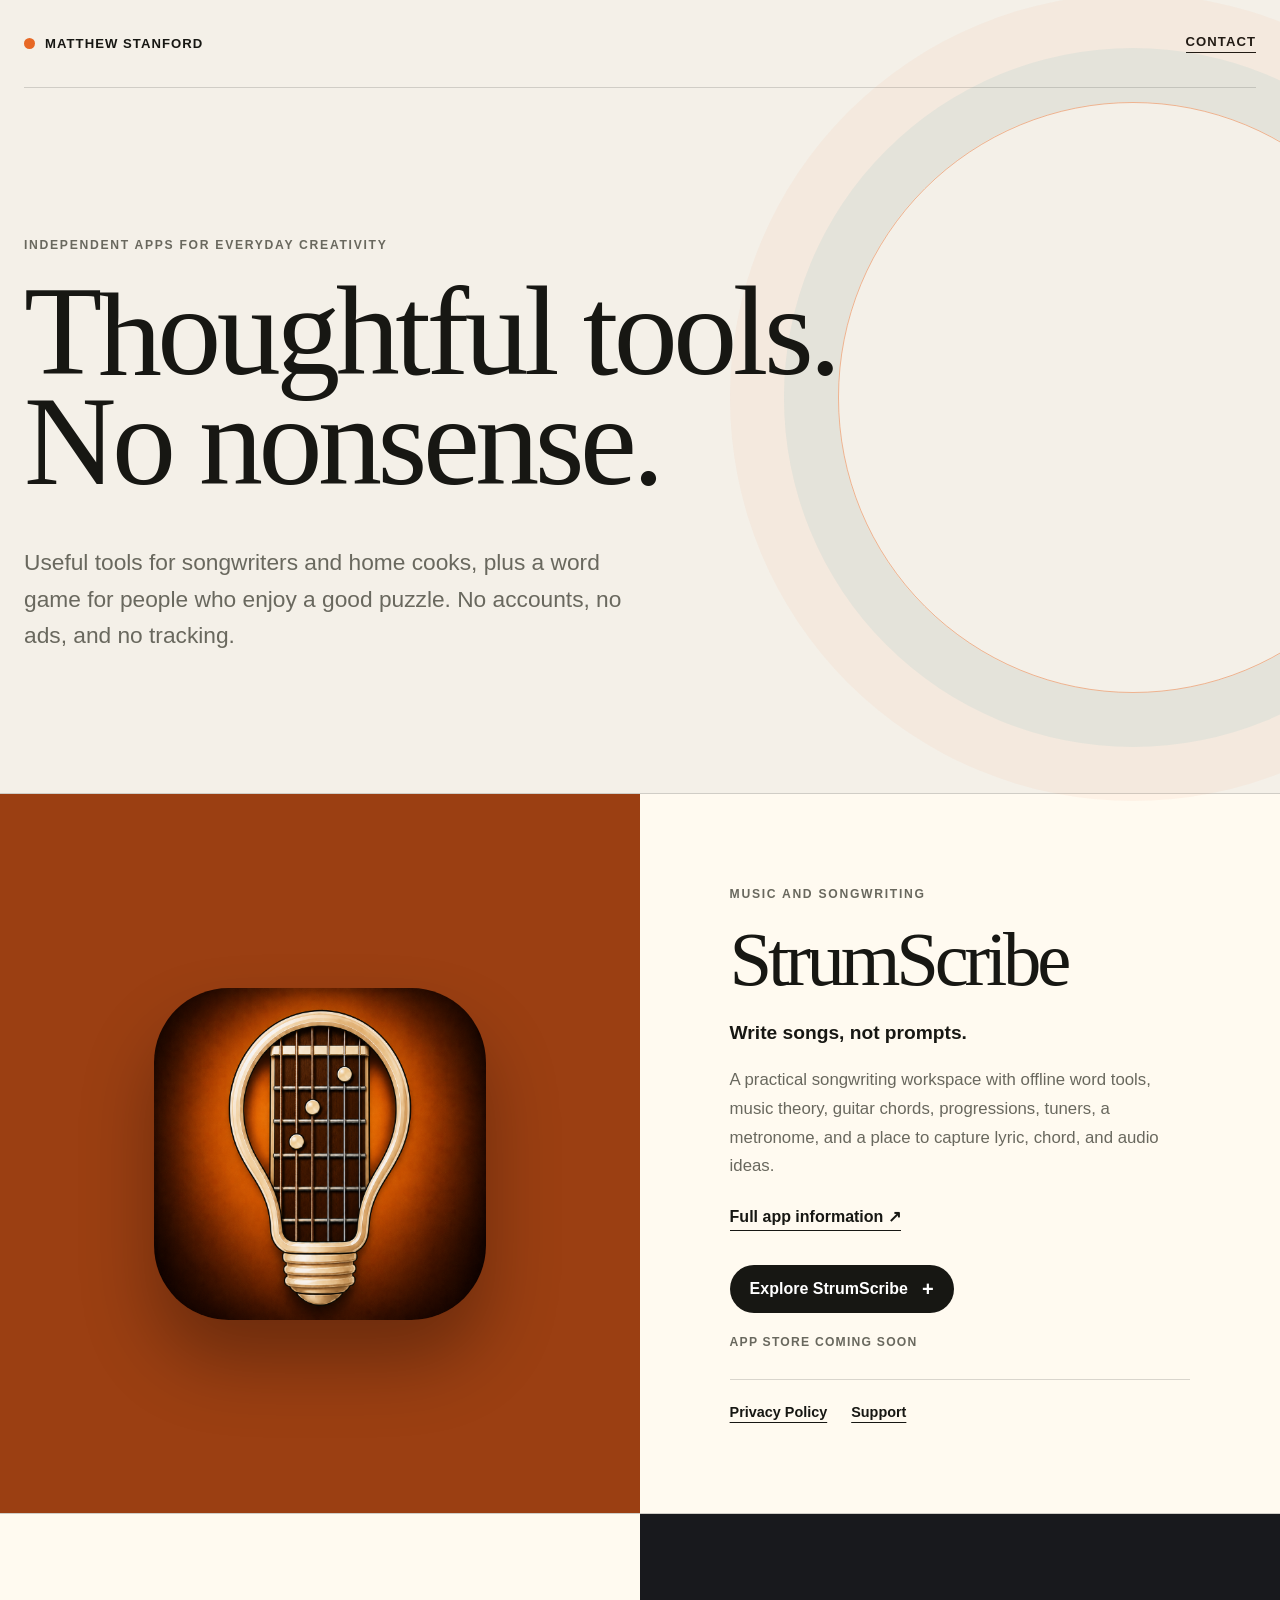
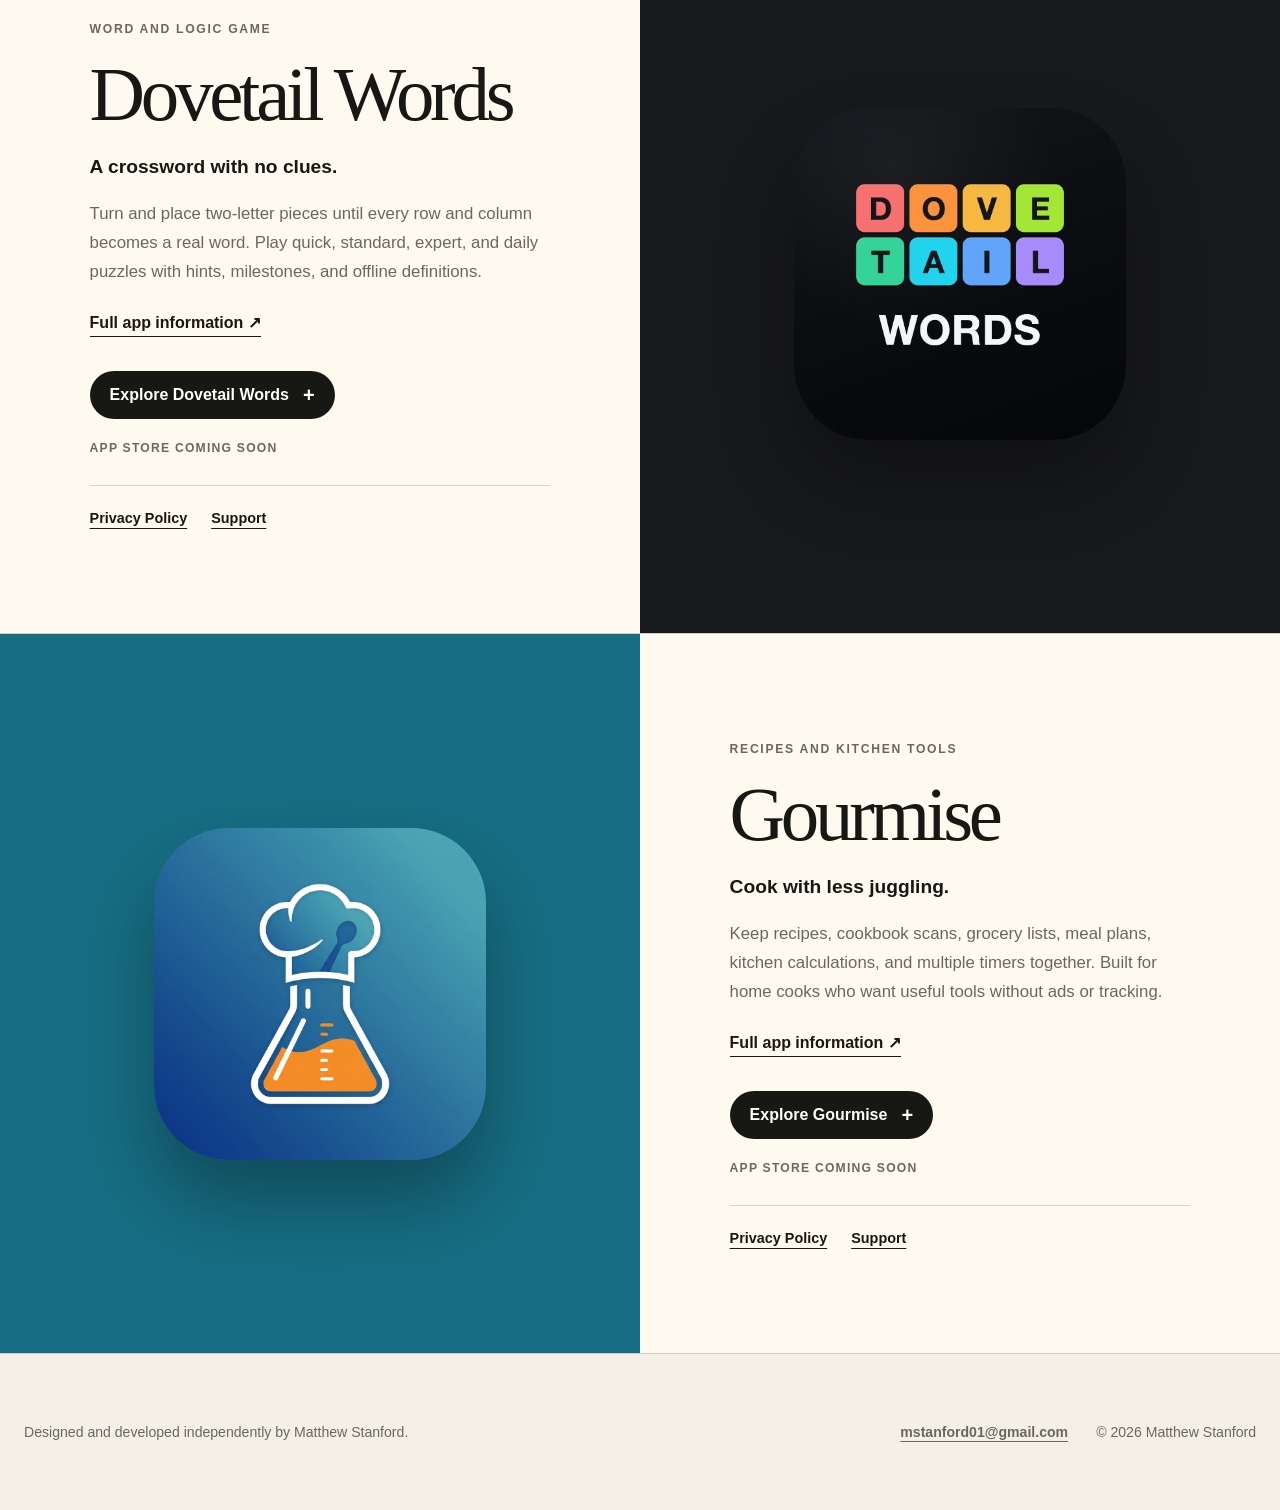
==== commit f01e694c: "Fix headline and app information links" ====
--- a/index.html
+++ b/index.html
@@ -13,9 +13,9 @@
     .site-header{width:min(1280px,calc(100% - 48px));margin:0 auto;min-height:88px;display:flex;align-items:center;justify-content:space-between;border-bottom:1px solid var(--line)}
     .wordmark,.header-link{font-size:.82rem;font-weight:700;letter-spacing:.08em;text-transform:uppercase;text-decoration:none}.wordmark{display:inline-flex;align-items:center;gap:10px}.wordmark-dot{width:11px;height:11px;border-radius:50%;background:#e76825}.header-link{border-bottom:1px solid currentColor;padding-bottom:3px}
     .hero{width:min(1280px,calc(100% - 48px));margin:0 auto;padding:clamp(76px,12vw,150px) 0 clamp(82px,11vw,140px);position:relative}.hero::after{content:"";position:absolute;width:min(46vw,610px);aspect-ratio:1;right:-14%;top:2%;border:1px solid rgba(231,104,37,.45);border-radius:50%;box-shadow:0 0 0 54px rgba(42,157,160,.08),0 0 0 108px rgba(231,104,37,.05);pointer-events:none}
-    .kicker,.app-eyebrow{margin:0 0 24px;font-size:.76rem;font-weight:800;letter-spacing:.14em;text-transform:uppercase;color:var(--muted)}h1{margin:0;max-width:970px;font-family:Georgia,"Times New Roman",serif;font-size:clamp(4rem,10vw,9.5rem);font-weight:500;letter-spacing:-.035em;line-height:.86;position:relative;z-index:1}.headline-h{position:relative;top:.035em}.hero-copy{max-width:620px;margin:48px 0 0;font-size:clamp(1.1rem,2vw,1.42rem);line-height:1.6;color:var(--muted);position:relative;z-index:1}
+    .kicker,.app-eyebrow{margin:0 0 24px;font-size:.76rem;font-weight:800;letter-spacing:.14em;text-transform:uppercase;color:var(--muted)}h1{margin:0;max-width:970px;font-family:Georgia,"Times New Roman",serif;font-size:clamp(4rem,10vw,9.5rem);font-weight:500;letter-spacing:-.035em;line-height:.86;position:relative;z-index:1}.headline-h{display:inline-block;transform:scaleY(.92);transform-origin:center bottom}.hero-copy{max-width:620px;margin:48px 0 0;font-size:clamp(1.1rem,2vw,1.42rem);line-height:1.6;color:var(--muted);position:relative;z-index:1}
     .apps{border-top:1px solid var(--line)}.app-card{min-height:720px;display:grid;grid-template-columns:minmax(300px,1fr) minmax(340px,1fr);border-bottom:1px solid var(--line)}.app-card:nth-child(even) .app-art{order:2}.app-art,.app-copy{padding:clamp(48px,7vw,108px)}.app-art{position:relative;display:grid;place-items:center;min-height:620px;overflow:hidden}.copper .app-art{background:#9b3f12}.tiles .app-art{background:#18191d}.aqua .app-art{background:#176d83}.app-icon{position:relative;z-index:1;display:block;width:min(72%,430px);height:auto;border-radius:22.5%;box-shadow:0 42px 72px rgba(0,0,0,.3)}
-    .app-copy{background:var(--cream);display:flex;flex-direction:column;justify-content:center}.app-copy h2{margin:0;font-family:Georgia,"Times New Roman",serif;font-size:clamp(3.3rem,6vw,6.7rem);line-height:.92;letter-spacing:-.055em;font-weight:500}.tagline{margin:26px 0 0;font-size:1.2rem;font-weight:700}.description{max-width:600px;margin:22px 0 0;color:var(--muted);font-size:1.05rem;line-height:1.72}.explore-panel{margin-top:42px}.explore-panel summary{list-style:none;width:max-content;cursor:pointer}.explore-panel summary::-webkit-details-marker{display:none}.primary-link{display:inline-flex;align-items:center;gap:14px;background:var(--ink);color:#fff;padding:15px 20px;text-decoration:none;font-weight:700;border-radius:999px;transition:transform .2s ease,background .2s ease}.primary-link:hover{background:#e76825;transform:translateY(-2px)}.primary-link:focus-visible,.app-links a:focus-visible,.header-link:focus-visible{outline:3px solid #e76825;outline-offset:4px}.summary-mark{font-size:1.25rem;line-height:.8;transition:transform .2s ease}.explore-panel[open] .summary-mark{transform:rotate(45deg)}.gallery-heading{display:flex;align-items:center;justify-content:space-between;gap:20px;margin-top:30px}.gallery-heading p{margin:0;font-weight:800}.gallery-heading a{font-size:.85rem;font-weight:700;text-underline-offset:4px}.screenshot-gallery{display:grid;grid-auto-flow:column;grid-auto-columns:minmax(180px,42%);gap:16px;margin-top:18px;padding:4px 4px 18px;overflow-x:auto;overscroll-behavior-inline:contain;scroll-snap-type:inline mandatory}.screenshot-gallery img{width:100%;height:auto;border-radius:16px;box-shadow:0 8px 24px rgba(0,0,0,.16);scroll-snap-align:start}.store-soon{display:block;margin-top:22px;color:var(--muted);font-size:.76rem;font-weight:800;letter-spacing:.1em;text-transform:uppercase}.app-links{display:flex;gap:24px;margin-top:30px;padding-top:24px;border-top:1px solid var(--line)}.app-links a{font-size:.9rem;font-weight:700;text-underline-offset:5px}
+    .app-copy{background:var(--cream);display:flex;flex-direction:column;justify-content:center}.app-copy h2{margin:0;font-family:Georgia,"Times New Roman",serif;font-size:clamp(3.3rem,6vw,6.7rem);line-height:.92;letter-spacing:-.055em;font-weight:500}.tagline{margin:26px 0 0;font-size:1.2rem;font-weight:700}.description{max-width:600px;margin:22px 0 0;color:var(--muted);font-size:1.05rem;line-height:1.72}.product-page-link{display:inline-flex;align-items:center;gap:10px;width:max-content;margin-top:26px;padding-bottom:4px;border-bottom:1px solid currentColor;font-weight:750;text-decoration:none}.explore-panel{margin-top:34px}.explore-panel summary{list-style:none;width:max-content;cursor:pointer}.explore-panel summary::-webkit-details-marker{display:none}.primary-link{display:inline-flex;align-items:center;gap:14px;background:var(--ink);color:#fff;padding:15px 20px;text-decoration:none;font-weight:700;border-radius:999px;transition:transform .2s ease,background .2s ease}.primary-link:hover{background:#e76825;transform:translateY(-2px)}.primary-link:focus-visible,.product-page-link:focus-visible,.app-links a:focus-visible,.header-link:focus-visible{outline:3px solid #e76825;outline-offset:4px}.summary-mark{font-size:1.25rem;line-height:.8;transition:transform .2s ease}.explore-panel[open] .summary-mark{transform:rotate(45deg)}.gallery-heading{display:flex;align-items:center;justify-content:space-between;gap:20px;margin-top:30px}.gallery-heading p{margin:0;font-weight:800}.screenshot-gallery{display:grid;grid-auto-flow:column;grid-auto-columns:minmax(180px,42%);gap:16px;margin-top:18px;padding:4px 4px 18px;overflow-x:auto;overscroll-behavior-inline:contain;scroll-snap-type:inline mandatory}.screenshot-gallery img{width:100%;height:auto;border-radius:16px;box-shadow:0 8px 24px rgba(0,0,0,.16);scroll-snap-align:start}.store-soon{display:block;margin-top:22px;color:var(--muted);font-size:.76rem;font-weight:800;letter-spacing:.1em;text-transform:uppercase}.app-links{display:flex;gap:24px;margin-top:30px;padding-top:24px;border-top:1px solid var(--line)}.app-links a{font-size:.9rem;font-weight:700;text-underline-offset:5px}
     footer{width:min(1280px,calc(100% - 48px));margin:0 auto;padding:70px 0;display:grid;grid-template-columns:1fr auto auto;gap:28px;align-items:center;color:var(--muted);font-size:.88rem}footer p{margin:0}footer a{font-weight:700;text-underline-offset:4px}.copyright{white-space:nowrap}
     @media(max-width:840px){.site-header,.hero,footer{width:min(100% - 32px,1280px)}.site-header{min-height:72px}.hero{padding-top:72px}.hero::after{width:78vw;right:-42%;top:8%}.app-card{display:flex;flex-direction:column;min-height:0}.app-card:nth-child(even) .app-art{order:0}.app-art{min-height:420px;padding:54px 28px}.app-icon{width:min(65vw,330px)}.app-copy{padding:58px 24px 64px}.gallery-heading{align-items:flex-start;flex-direction:column;gap:8px}.screenshot-gallery{grid-auto-columns:minmax(220px,76%)}footer{grid-template-columns:1fr;align-items:start}}
     @media(prefers-reduced-motion:reduce){html{scroll-behavior:auto}.primary-link{transition:none}}
@@ -40,7 +40,8 @@
       <div class="app-copy">
         <p class="app-eyebrow">Music and songwriting</p><h2>StrumScribe</h2><p class="tagline">Write songs, not prompts.</p>
         <p class="description">A practical songwriting workspace with offline word tools, music theory, guitar chords, progressions, tuners, a metronome, and a place to capture lyric, chord, and audio ideas.</p>
-        <details class="explore-panel"><summary class="primary-link">Explore StrumScribe <span class="summary-mark" aria-hidden="true">+</span></summary><div class="gallery-heading"><p>Inside StrumScribe</p><a href="strumscribe/">Open full app information ↗</a></div><div class="screenshot-gallery"><img src="screenshots/strumscribe/01-find-the-word.jpg" alt="StrumScribe word tools on iPhone" loading="lazy"><img src="screenshots/strumscribe/02-progressions-by-mood.jpg" alt="StrumScribe chord progressions on iPhone" loading="lazy"><img src="screenshots/strumscribe/03-save-song-ideas.jpg" alt="StrumScribe song ideas on iPhone" loading="lazy"><img src="screenshots/strumscribe/04-tune-with-precision.jpg" alt="StrumScribe tuner on iPhone" loading="lazy"><img src="screenshots/strumscribe/05-practical-chords.jpg" alt="StrumScribe guitar chords on iPhone" loading="lazy"><img src="screenshots/strumscribe/06-circle-of-fifths.jpg" alt="StrumScribe circle of fifths on iPhone" loading="lazy"><img src="screenshots/strumscribe/07-explore-scales.jpg" alt="StrumScribe scale explorer on iPhone" loading="lazy"><img src="screenshots/strumscribe/08-practice-tools.jpg" alt="StrumScribe practice tools on iPhone" loading="lazy"><img src="screenshots/strumscribe/09-chords-for-every-tuning.jpg" alt="StrumScribe alternate tuning chords on iPhone" loading="lazy"><img src="screenshots/strumscribe/10-name-any-chord.jpg" alt="StrumScribe chord finder on iPhone" loading="lazy"></div></details>
+        <a class="product-page-link" href="https://mstanford01.github.io/strumscribe/">Full app information ↗</a>
+        <details class="explore-panel"><summary class="primary-link">Explore StrumScribe <span class="summary-mark" aria-hidden="true">+</span></summary><div class="gallery-heading"><p>Inside StrumScribe</p></div><div class="screenshot-gallery"><img src="screenshots/strumscribe/01-find-the-word.jpg" alt="StrumScribe word tools on iPhone" loading="lazy"><img src="screenshots/strumscribe/02-progressions-by-mood.jpg" alt="StrumScribe chord progressions on iPhone" loading="lazy"><img src="screenshots/strumscribe/03-save-song-ideas.jpg" alt="StrumScribe song ideas on iPhone" loading="lazy"><img src="screenshots/strumscribe/04-tune-with-precision.jpg" alt="StrumScribe tuner on iPhone" loading="lazy"><img src="screenshots/strumscribe/05-practical-chords.jpg" alt="StrumScribe guitar chords on iPhone" loading="lazy"><img src="screenshots/strumscribe/06-circle-of-fifths.jpg" alt="StrumScribe circle of fifths on iPhone" loading="lazy"><img src="screenshots/strumscribe/07-explore-scales.jpg" alt="StrumScribe scale explorer on iPhone" loading="lazy"><img src="screenshots/strumscribe/08-practice-tools.jpg" alt="StrumScribe practice tools on iPhone" loading="lazy"><img src="screenshots/strumscribe/09-chords-for-every-tuning.jpg" alt="StrumScribe alternate tuning chords on iPhone" loading="lazy"><img src="screenshots/strumscribe/10-name-any-chord.jpg" alt="StrumScribe chord finder on iPhone" loading="lazy"></div></details>
         <span class="store-soon">App Store coming soon</span>
         <nav class="app-links" aria-label="StrumScribe information"><a href="https://mstanford01.github.io/StrumScribe/privacy/">Privacy Policy</a><a href="https://mstanford01.github.io/StrumScribe/support/">Support</a></nav>
       </div>
@@ -51,7 +52,8 @@
       <div class="app-copy">
         <p class="app-eyebrow">Word and logic game</p><h2>Dovetail Words</h2><p class="tagline">A crossword with no clues.</p>
         <p class="description">Turn and place two-letter pieces until every row and column becomes a real word. Play quick, standard, expert, and daily puzzles with hints, milestones, and offline definitions.</p>
-        <details class="explore-panel"><summary class="primary-link">Explore Dovetail Words <span class="summary-mark" aria-hidden="true">+</span></summary><div class="gallery-heading"><p>Inside Dovetail Words</p><a href="dovetail-words/">Open full app information ↗</a></div><div class="screenshot-gallery"><img src="screenshots/dovetail-words/01-home.jpg" alt="Dovetail Words home screen on iPhone" loading="lazy"><img src="screenshots/dovetail-words/02-puzzle.jpg" alt="Dovetail Words puzzle on iPhone" loading="lazy"><img src="screenshots/dovetail-words/03-win.jpg" alt="Dovetail Words win screen on iPhone" loading="lazy"><img src="screenshots/dovetail-words/04-daily.jpg" alt="Dovetail Words daily puzzle on iPhone" loading="lazy"><img src="screenshots/dovetail-words/05-stats.jpg" alt="Dovetail Words statistics on iPhone" loading="lazy"><img src="screenshots/dovetail-words/06-collection.jpg" alt="Dovetail Words collection on iPhone" loading="lazy"><img src="screenshots/dovetail-words/07-history.jpg" alt="Dovetail Words game history on iPhone" loading="lazy"><img src="screenshots/dovetail-words/08-tutorial.jpg" alt="Dovetail Words tutorial on iPhone" loading="lazy"><img src="screenshots/dovetail-words/09-definition.jpg" alt="Dovetail Words definition on iPhone" loading="lazy"><img src="screenshots/dovetail-words/10-settings.jpg" alt="Dovetail Words settings on iPhone" loading="lazy"></div></details>
+        <a class="product-page-link" href="https://mstanford01.github.io/dovetail-words/">Full app information ↗</a>
+        <details class="explore-panel"><summary class="primary-link">Explore Dovetail Words <span class="summary-mark" aria-hidden="true">+</span></summary><div class="gallery-heading"><p>Inside Dovetail Words</p></div><div class="screenshot-gallery"><img src="screenshots/dovetail-words/01-home.jpg" alt="Dovetail Words home screen on iPhone" loading="lazy"><img src="screenshots/dovetail-words/02-puzzle.jpg" alt="Dovetail Words puzzle on iPhone" loading="lazy"><img src="screenshots/dovetail-words/03-win.jpg" alt="Dovetail Words win screen on iPhone" loading="lazy"><img src="screenshots/dovetail-words/04-daily.jpg" alt="Dovetail Words daily puzzle on iPhone" loading="lazy"><img src="screenshots/dovetail-words/05-stats.jpg" alt="Dovetail Words statistics on iPhone" loading="lazy"><img src="screenshots/dovetail-words/06-collection.jpg" alt="Dovetail Words collection on iPhone" loading="lazy"><img src="screenshots/dovetail-words/07-history.jpg" alt="Dovetail Words game history on iPhone" loading="lazy"><img src="screenshots/dovetail-words/08-tutorial.jpg" alt="Dovetail Words tutorial on iPhone" loading="lazy"><img src="screenshots/dovetail-words/09-definition.jpg" alt="Dovetail Words definition on iPhone" loading="lazy"><img src="screenshots/dovetail-words/10-settings.jpg" alt="Dovetail Words settings on iPhone" loading="lazy"></div></details>
         <span class="store-soon">App Store coming soon</span>
         <nav class="app-links" aria-label="Dovetail Words information"><a href="https://mstanford01.github.io/DovetailWords/dovetail-words/privacy/">Privacy Policy</a><a href="https://mstanford01.github.io/DovetailWords/dovetail-words/support/">Support</a></nav>
       </div>
@@ -62,7 +64,8 @@
       <div class="app-copy">
         <p class="app-eyebrow">Recipes and kitchen tools</p><h2>Gourmise</h2><p class="tagline">Cook with less juggling.</p>
         <p class="description">Keep recipes, cookbook scans, grocery lists, meal plans, kitchen calculations, and multiple timers together. Built for home cooks who want useful tools without ads or tracking.</p>
-        <details class="explore-panel"><summary class="primary-link">Explore Gourmise <span class="summary-mark" aria-hidden="true">+</span></summary><div class="gallery-heading"><p>Inside Gourmise</p><a href="gourmise/">Open full app information ↗</a></div><div class="screenshot-gallery"><img src="screenshots/gourmise/01-recipes.jpg" alt="Gourmise recipe library on iPhone" loading="lazy"><img src="screenshots/gourmise/02-recipe-scanner.jpg" alt="Gourmise recipe scanner on iPhone" loading="lazy"><img src="screenshots/gourmise/03-meal-planner.jpg" alt="Gourmise meal planner on iPhone" loading="lazy"><img src="screenshots/gourmise/04-timers.jpg" alt="Gourmise kitchen timers on iPhone" loading="lazy"><img src="screenshots/gourmise/05-recipe-detail.jpg" alt="Gourmise recipe detail on iPhone" loading="lazy"><img src="screenshots/gourmise/06-recipe-scaling.jpg" alt="Gourmise recipe scaling on iPhone" loading="lazy"><img src="screenshots/gourmise/07-calculators.jpg" alt="Gourmise kitchen calculators on iPhone" loading="lazy"><img src="screenshots/gourmise/08-reference.jpg" alt="Gourmise cooking reference on iPhone" loading="lazy"><img src="screenshots/gourmise/09-package-scanner.jpg" alt="Gourmise package scanner on iPhone" loading="lazy"><img src="screenshots/gourmise/10-grocery-list.jpg" alt="Gourmise grocery list on iPhone" loading="lazy"></div></details>
+        <a class="product-page-link" href="https://mstanford01.github.io/gourmise/">Full app information ↗</a>
+        <details class="explore-panel"><summary class="primary-link">Explore Gourmise <span class="summary-mark" aria-hidden="true">+</span></summary><div class="gallery-heading"><p>Inside Gourmise</p></div><div class="screenshot-gallery"><img src="screenshots/gourmise/01-recipes.jpg" alt="Gourmise recipe library on iPhone" loading="lazy"><img src="screenshots/gourmise/02-recipe-scanner.jpg" alt="Gourmise recipe scanner on iPhone" loading="lazy"><img src="screenshots/gourmise/03-meal-planner.jpg" alt="Gourmise meal planner on iPhone" loading="lazy"><img src="screenshots/gourmise/04-timers.jpg" alt="Gourmise kitchen timers on iPhone" loading="lazy"><img src="screenshots/gourmise/05-recipe-detail.jpg" alt="Gourmise recipe detail on iPhone" loading="lazy"><img src="screenshots/gourmise/06-recipe-scaling.jpg" alt="Gourmise recipe scaling on iPhone" loading="lazy"><img src="screenshots/gourmise/07-calculators.jpg" alt="Gourmise kitchen calculators on iPhone" loading="lazy"><img src="screenshots/gourmise/08-reference.jpg" alt="Gourmise cooking reference on iPhone" loading="lazy"><img src="screenshots/gourmise/09-package-scanner.jpg" alt="Gourmise package scanner on iPhone" loading="lazy"><img src="screenshots/gourmise/10-grocery-list.jpg" alt="Gourmise grocery list on iPhone" loading="lazy"></div></details>
         <span class="store-soon">App Store coming soon</span>
         <nav class="app-links" aria-label="Gourmise information"><a href="https://mstanford01.github.io/Gourmise/privacy/">Privacy Policy</a><a href="https://mstanford01.github.io/Gourmise/support/">Support</a></nav>
       </div>
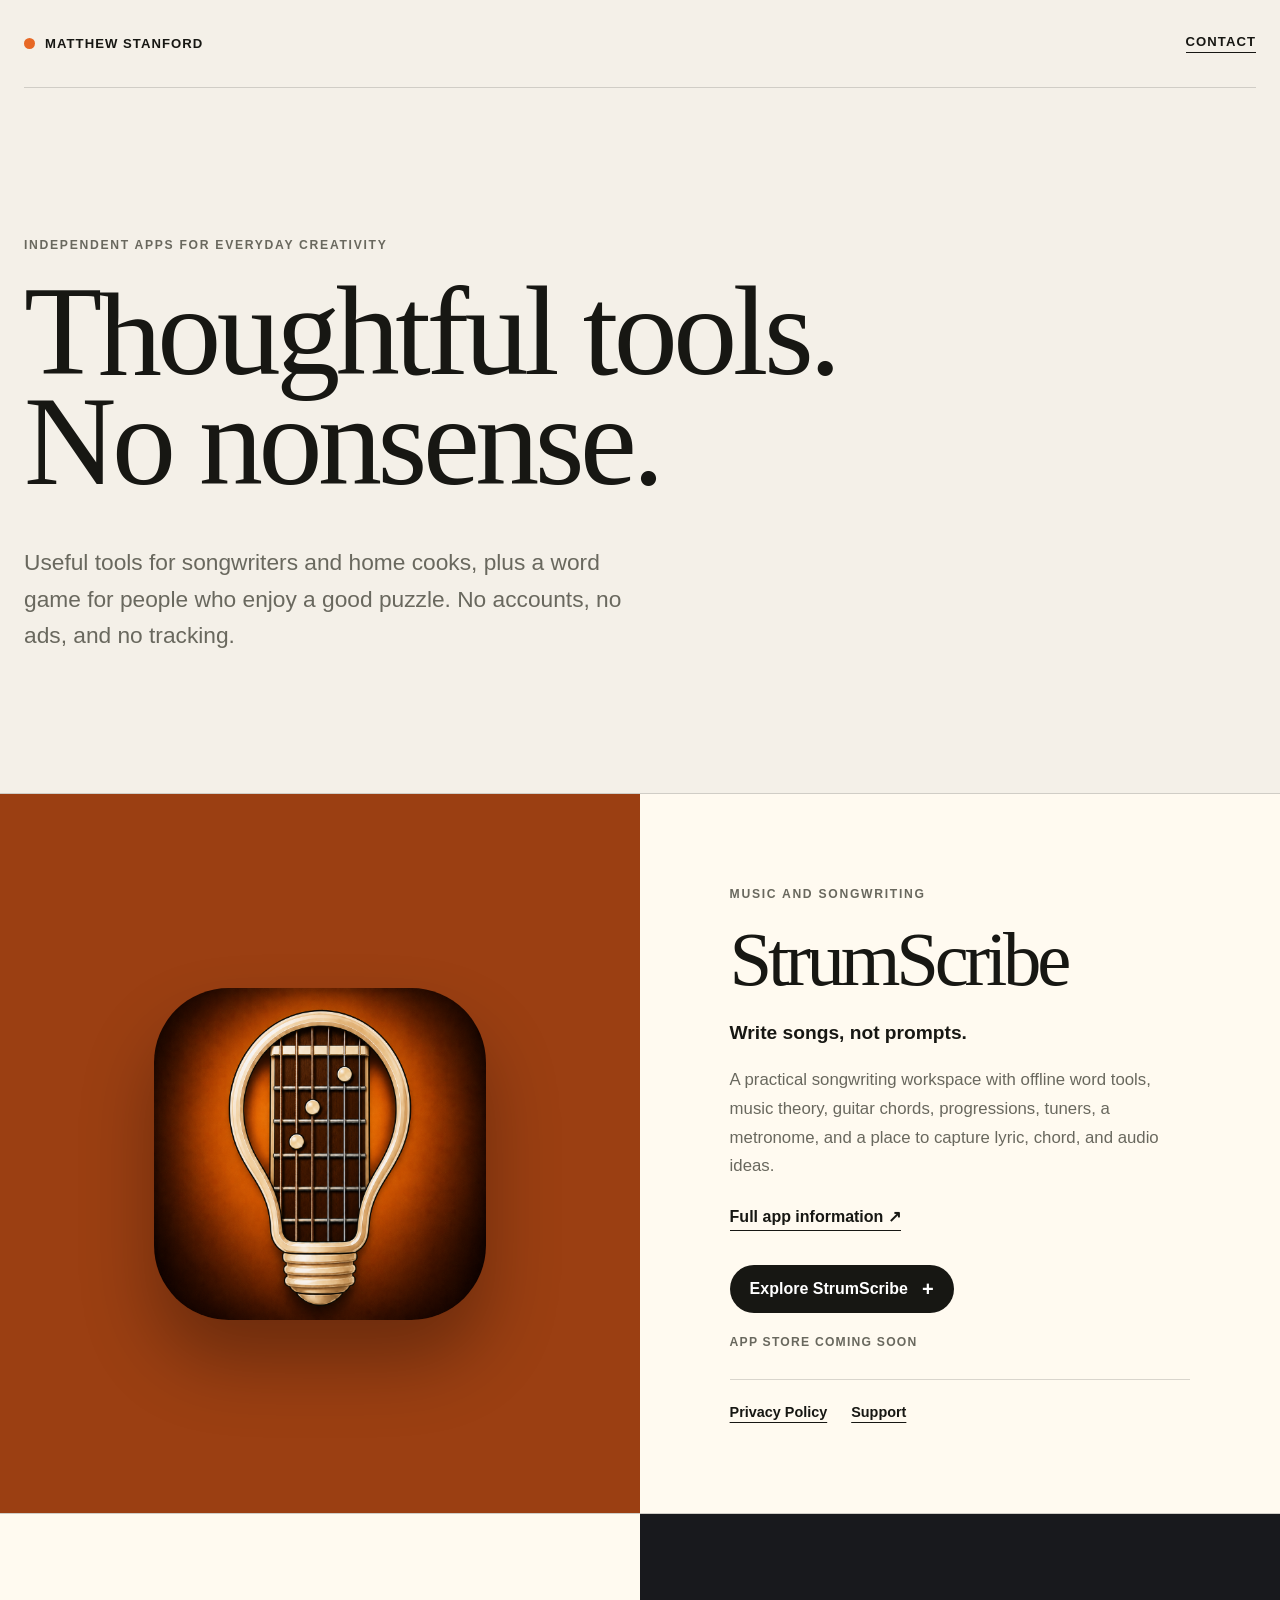
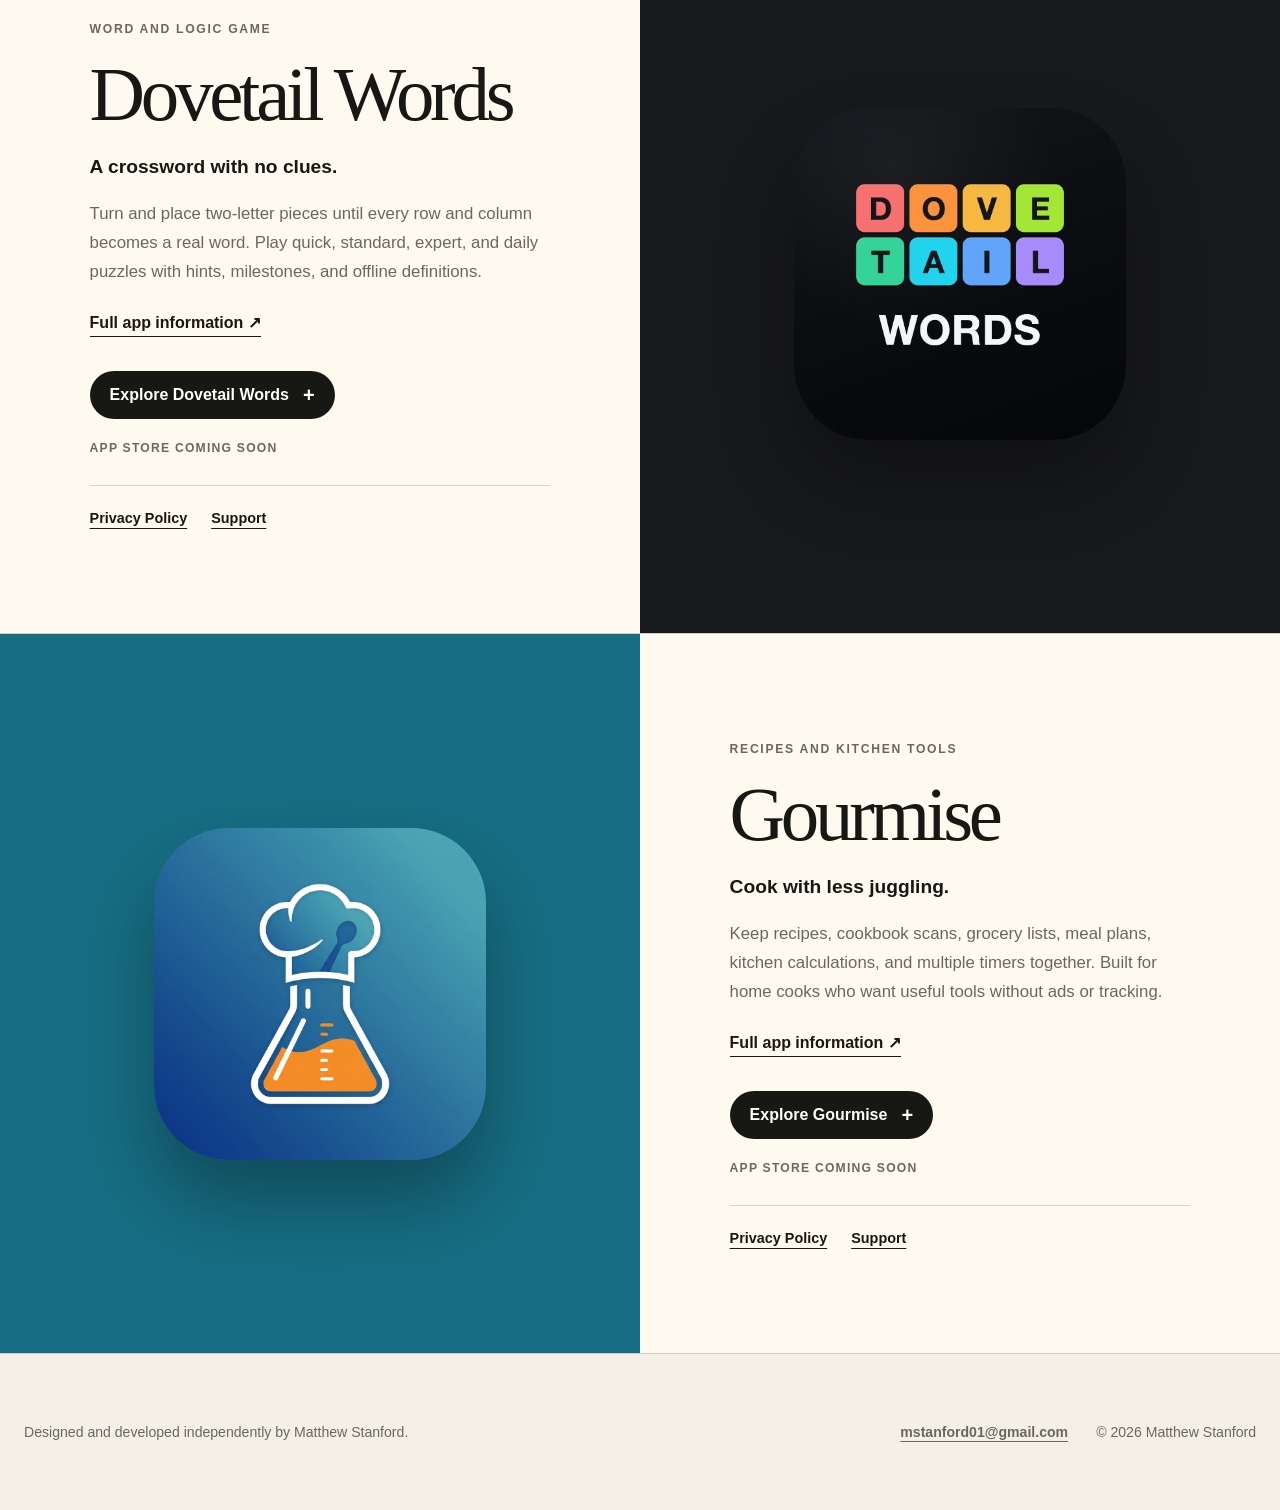
==== commit 27ffff5d: "Refine homepage and product layouts" ====
--- a/index.html
+++ b/index.html
@@ -12,12 +12,12 @@
     *{box-sizing:border-box}html{scroll-behavior:smooth}body{margin:0;background:var(--paper);color:var(--ink);font-family:-apple-system,BlinkMacSystemFont,"Segoe UI",sans-serif;text-rendering:optimizeLegibility}a{color:inherit}main{min-height:100vh;overflow:hidden}
     .site-header{width:min(1280px,calc(100% - 48px));margin:0 auto;min-height:88px;display:flex;align-items:center;justify-content:space-between;border-bottom:1px solid var(--line)}
     .wordmark,.header-link{font-size:.82rem;font-weight:700;letter-spacing:.08em;text-transform:uppercase;text-decoration:none}.wordmark{display:inline-flex;align-items:center;gap:10px}.wordmark-dot{width:11px;height:11px;border-radius:50%;background:#e76825}.header-link{border-bottom:1px solid currentColor;padding-bottom:3px}
-    .hero{width:min(1280px,calc(100% - 48px));margin:0 auto;padding:clamp(76px,12vw,150px) 0 clamp(82px,11vw,140px);position:relative}.hero::after{content:"";position:absolute;width:min(46vw,610px);aspect-ratio:1;right:-14%;top:2%;border:1px solid rgba(231,104,37,.45);border-radius:50%;box-shadow:0 0 0 54px rgba(42,157,160,.08),0 0 0 108px rgba(231,104,37,.05);pointer-events:none}
-    .kicker,.app-eyebrow{margin:0 0 24px;font-size:.76rem;font-weight:800;letter-spacing:.14em;text-transform:uppercase;color:var(--muted)}h1{margin:0;max-width:970px;font-family:Georgia,"Times New Roman",serif;font-size:clamp(4rem,10vw,9.5rem);font-weight:500;letter-spacing:-.035em;line-height:.86;position:relative;z-index:1}.headline-h{display:inline-block;transform:scaleY(.92);transform-origin:center bottom}.hero-copy{max-width:620px;margin:48px 0 0;font-size:clamp(1.1rem,2vw,1.42rem);line-height:1.6;color:var(--muted);position:relative;z-index:1}
+    .hero{width:min(1280px,calc(100% - 48px));margin:0 auto;padding:clamp(76px,12vw,150px) 0 clamp(82px,11vw,140px);position:relative}
+    .kicker,.app-eyebrow{margin:0 0 24px;font-size:.76rem;font-weight:800;letter-spacing:.14em;text-transform:uppercase;color:var(--muted)}h1{margin:0;font-family:Georgia,"Times New Roman",serif;font-size:clamp(2.15rem,10vw,9.5rem);font-weight:500;letter-spacing:-.035em;line-height:.86;position:relative;z-index:1}.headline-line{display:block;white-space:nowrap}.headline-h{display:inline-block;transform:scaleY(.92);transform-origin:center bottom}.hero-copy{max-width:620px;margin:48px 0 0;font-size:clamp(1.1rem,2vw,1.42rem);line-height:1.6;color:var(--muted);position:relative;z-index:1}
     .apps{border-top:1px solid var(--line)}.app-card{min-height:720px;display:grid;grid-template-columns:minmax(300px,1fr) minmax(340px,1fr);border-bottom:1px solid var(--line)}.app-card:nth-child(even) .app-art{order:2}.app-art,.app-copy{padding:clamp(48px,7vw,108px)}.app-art{position:relative;display:grid;place-items:center;min-height:620px;overflow:hidden}.copper .app-art{background:#9b3f12}.tiles .app-art{background:#18191d}.aqua .app-art{background:#176d83}.app-icon{position:relative;z-index:1;display:block;width:min(72%,430px);height:auto;border-radius:22.5%;box-shadow:0 42px 72px rgba(0,0,0,.3)}
     .app-copy{background:var(--cream);display:flex;flex-direction:column;justify-content:center}.app-copy h2{margin:0;font-family:Georgia,"Times New Roman",serif;font-size:clamp(3.3rem,6vw,6.7rem);line-height:.92;letter-spacing:-.055em;font-weight:500}.tagline{margin:26px 0 0;font-size:1.2rem;font-weight:700}.description{max-width:600px;margin:22px 0 0;color:var(--muted);font-size:1.05rem;line-height:1.72}.product-page-link{display:inline-flex;align-items:center;gap:10px;width:max-content;margin-top:26px;padding-bottom:4px;border-bottom:1px solid currentColor;font-weight:750;text-decoration:none}.explore-panel{margin-top:34px}.explore-panel summary{list-style:none;width:max-content;cursor:pointer}.explore-panel summary::-webkit-details-marker{display:none}.primary-link{display:inline-flex;align-items:center;gap:14px;background:var(--ink);color:#fff;padding:15px 20px;text-decoration:none;font-weight:700;border-radius:999px;transition:transform .2s ease,background .2s ease}.primary-link:hover{background:#e76825;transform:translateY(-2px)}.primary-link:focus-visible,.product-page-link:focus-visible,.app-links a:focus-visible,.header-link:focus-visible{outline:3px solid #e76825;outline-offset:4px}.summary-mark{font-size:1.25rem;line-height:.8;transition:transform .2s ease}.explore-panel[open] .summary-mark{transform:rotate(45deg)}.gallery-heading{display:flex;align-items:center;justify-content:space-between;gap:20px;margin-top:30px}.gallery-heading p{margin:0;font-weight:800}.screenshot-gallery{display:grid;grid-auto-flow:column;grid-auto-columns:minmax(180px,42%);gap:16px;margin-top:18px;padding:4px 4px 18px;overflow-x:auto;overscroll-behavior-inline:contain;scroll-snap-type:inline mandatory}.screenshot-gallery img{width:100%;height:auto;border-radius:16px;box-shadow:0 8px 24px rgba(0,0,0,.16);scroll-snap-align:start}.store-soon{display:block;margin-top:22px;color:var(--muted);font-size:.76rem;font-weight:800;letter-spacing:.1em;text-transform:uppercase}.app-links{display:flex;gap:24px;margin-top:30px;padding-top:24px;border-top:1px solid var(--line)}.app-links a{font-size:.9rem;font-weight:700;text-underline-offset:5px}
     footer{width:min(1280px,calc(100% - 48px));margin:0 auto;padding:70px 0;display:grid;grid-template-columns:1fr auto auto;gap:28px;align-items:center;color:var(--muted);font-size:.88rem}footer p{margin:0}footer a{font-weight:700;text-underline-offset:4px}.copyright{white-space:nowrap}
-    @media(max-width:840px){.site-header,.hero,footer{width:min(100% - 32px,1280px)}.site-header{min-height:72px}.hero{padding-top:72px}.hero::after{width:78vw;right:-42%;top:8%}.app-card{display:flex;flex-direction:column;min-height:0}.app-card:nth-child(even) .app-art{order:0}.app-art{min-height:420px;padding:54px 28px}.app-icon{width:min(65vw,330px)}.app-copy{padding:58px 24px 64px}.gallery-heading{align-items:flex-start;flex-direction:column;gap:8px}.screenshot-gallery{grid-auto-columns:minmax(220px,76%)}footer{grid-template-columns:1fr;align-items:start}}
+    @media(max-width:840px){.site-header,.hero,footer{width:min(100% - 32px,1280px)}.site-header{min-height:72px}.hero{padding-top:72px}.app-card{display:flex;flex-direction:column;min-height:0}.app-card:nth-child(even) .app-art{order:0}.app-art{min-height:420px;padding:54px 28px}.app-icon{width:min(65vw,330px)}.app-copy{padding:58px 24px 64px}.gallery-heading{align-items:flex-start;flex-direction:column;gap:8px}.screenshot-gallery{grid-auto-columns:minmax(220px,76%)}footer{grid-template-columns:1fr;align-items:start}}
     @media(prefers-reduced-motion:reduce){html{scroll-behavior:auto}.primary-link{transition:none}}
   </style>
 </head>
@@ -30,7 +30,7 @@
 
   <section class="hero" id="top">
     <p class="kicker">Independent apps for everyday creativity</p>
-    <h1>T<span class="headline-h">h</span>oughtful tools.<br>No nonsense.</h1>
+    <h1><span class="headline-line">T<span class="headline-h">h</span>oughtful tools.</span><span class="headline-line">No nonsense.</span></h1>
     <p class="hero-copy">Useful tools for songwriters and home cooks, plus a word game for people who enjoy a good puzzle. No accounts, no ads, and no tracking.</p>
   </section>
 
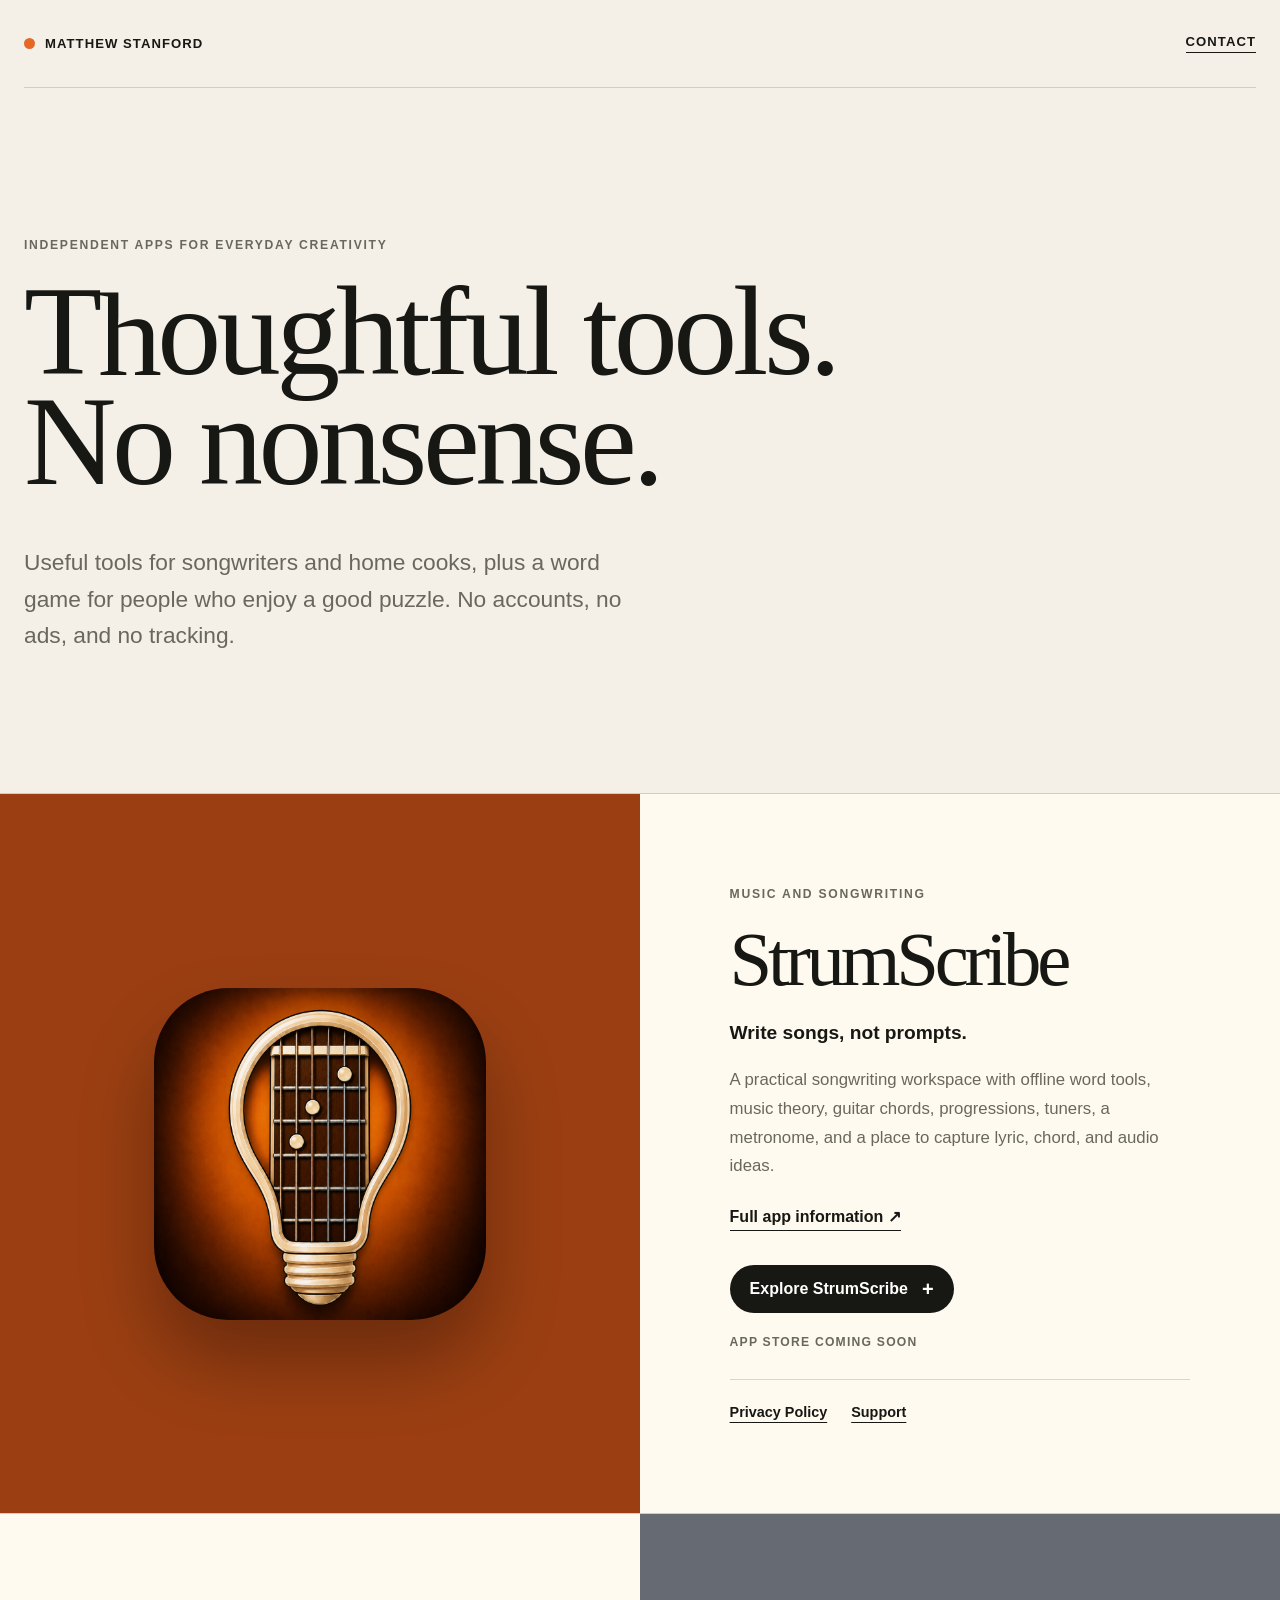
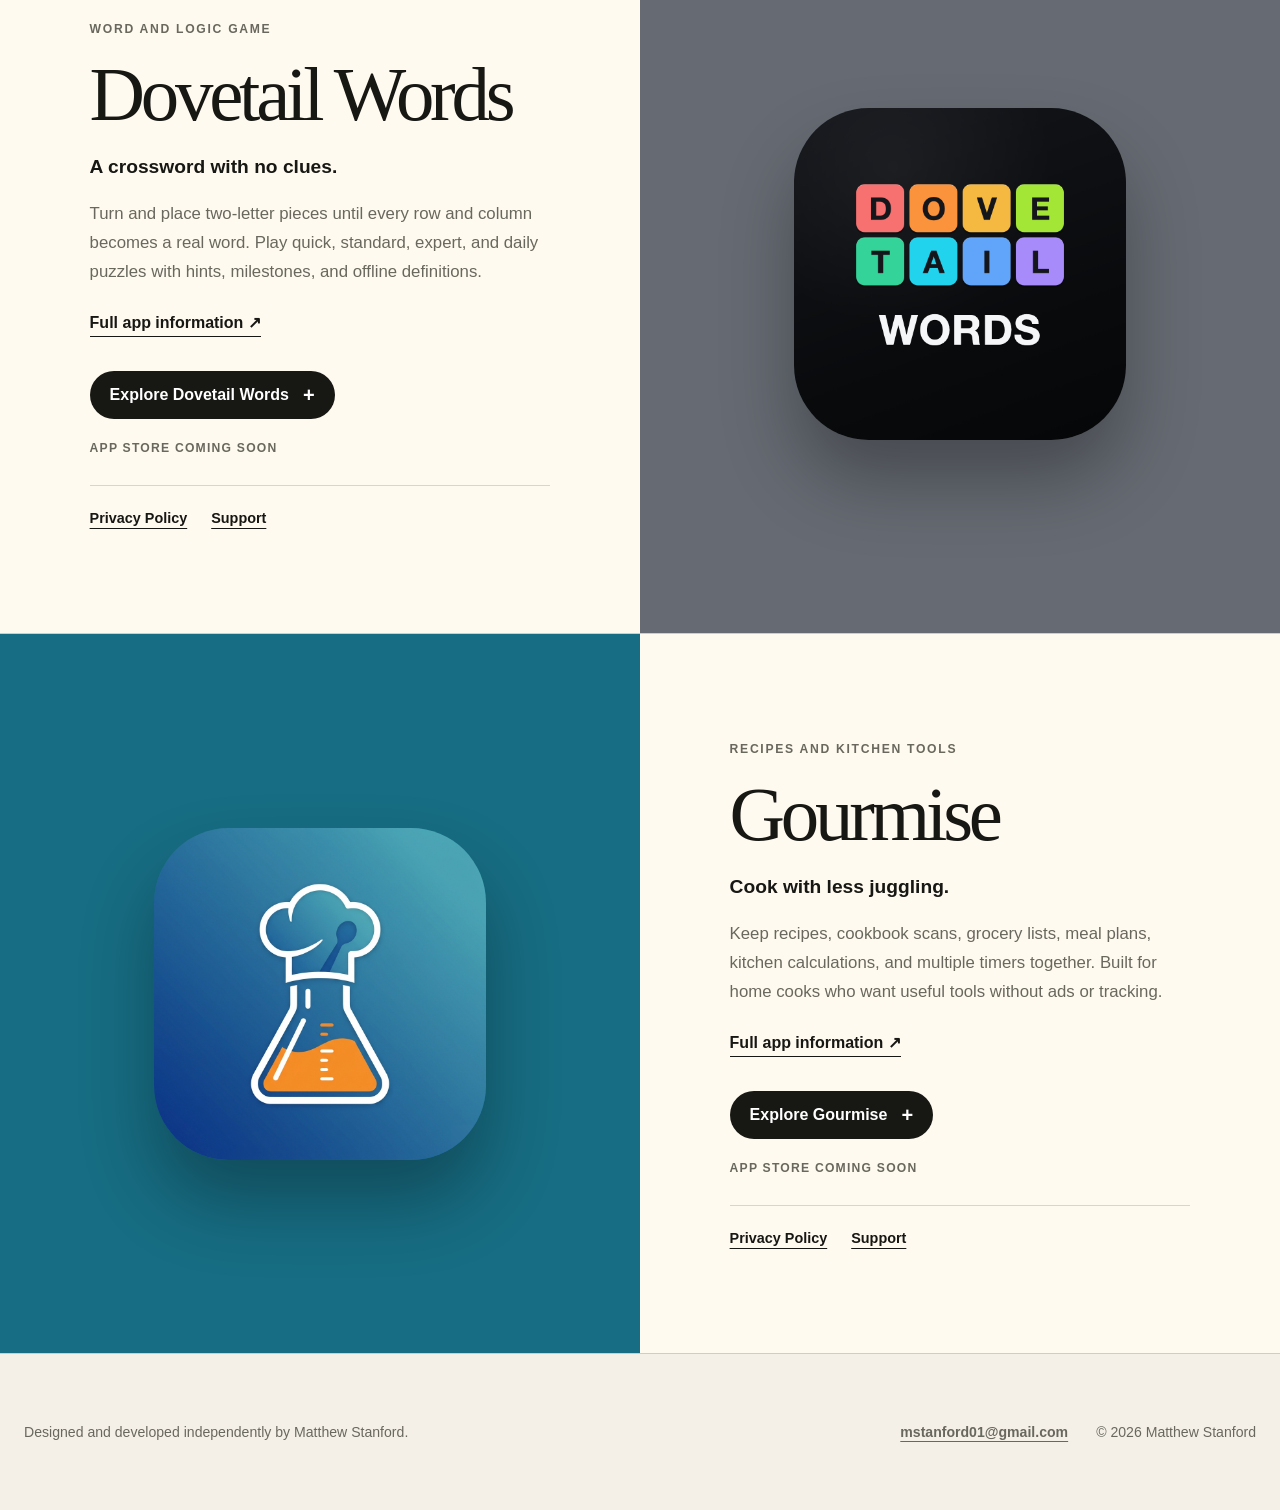
==== commit 305f1811: "Match Dovetail background on homepage" ====
--- a/index.html
+++ b/index.html
@@ -14,7 +14,7 @@
     .wordmark,.header-link{font-size:.82rem;font-weight:700;letter-spacing:.08em;text-transform:uppercase;text-decoration:none}.wordmark{display:inline-flex;align-items:center;gap:10px}.wordmark-dot{width:11px;height:11px;border-radius:50%;background:#e76825}.header-link{border-bottom:1px solid currentColor;padding-bottom:3px}
     .hero{width:min(1280px,calc(100% - 48px));margin:0 auto;padding:clamp(76px,12vw,150px) 0 clamp(82px,11vw,140px);position:relative}
     .kicker,.app-eyebrow{margin:0 0 24px;font-size:.76rem;font-weight:800;letter-spacing:.14em;text-transform:uppercase;color:var(--muted)}h1{margin:0;font-family:Georgia,"Times New Roman",serif;font-size:clamp(2.15rem,10vw,9.5rem);font-weight:500;letter-spacing:-.035em;line-height:.86;position:relative;z-index:1}.headline-line{display:block;white-space:nowrap}.headline-h{display:inline-block;transform:scaleY(.92);transform-origin:center bottom}.hero-copy{max-width:620px;margin:48px 0 0;font-size:clamp(1.1rem,2vw,1.42rem);line-height:1.6;color:var(--muted);position:relative;z-index:1}
-    .apps{border-top:1px solid var(--line)}.app-card{min-height:720px;display:grid;grid-template-columns:minmax(300px,1fr) minmax(340px,1fr);border-bottom:1px solid var(--line)}.app-card:nth-child(even) .app-art{order:2}.app-art,.app-copy{padding:clamp(48px,7vw,108px)}.app-art{position:relative;display:grid;place-items:center;min-height:620px;overflow:hidden}.copper .app-art{background:#9b3f12}.tiles .app-art{background:#18191d}.aqua .app-art{background:#176d83}.app-icon{position:relative;z-index:1;display:block;width:min(72%,430px);height:auto;border-radius:22.5%;box-shadow:0 42px 72px rgba(0,0,0,.3)}
+    .apps{border-top:1px solid var(--line)}.app-card{min-height:720px;display:grid;grid-template-columns:minmax(300px,1fr) minmax(340px,1fr);border-bottom:1px solid var(--line)}.app-card:nth-child(even) .app-art{order:2}.app-art,.app-copy{padding:clamp(48px,7vw,108px)}.app-art{position:relative;display:grid;place-items:center;min-height:620px;overflow:hidden}.copper .app-art{background:#9b3f12}.tiles .app-art{background:#666b73}.aqua .app-art{background:#176d83}.app-icon{position:relative;z-index:1;display:block;width:min(72%,430px);height:auto;border-radius:22.5%;box-shadow:0 42px 72px rgba(0,0,0,.3)}
     .app-copy{background:var(--cream);display:flex;flex-direction:column;justify-content:center}.app-copy h2{margin:0;font-family:Georgia,"Times New Roman",serif;font-size:clamp(3.3rem,6vw,6.7rem);line-height:.92;letter-spacing:-.055em;font-weight:500}.tagline{margin:26px 0 0;font-size:1.2rem;font-weight:700}.description{max-width:600px;margin:22px 0 0;color:var(--muted);font-size:1.05rem;line-height:1.72}.product-page-link{display:inline-flex;align-items:center;gap:10px;width:max-content;margin-top:26px;padding-bottom:4px;border-bottom:1px solid currentColor;font-weight:750;text-decoration:none}.explore-panel{margin-top:34px}.explore-panel summary{list-style:none;width:max-content;cursor:pointer}.explore-panel summary::-webkit-details-marker{display:none}.primary-link{display:inline-flex;align-items:center;gap:14px;background:var(--ink);color:#fff;padding:15px 20px;text-decoration:none;font-weight:700;border-radius:999px;transition:transform .2s ease,background .2s ease}.primary-link:hover{background:#e76825;transform:translateY(-2px)}.primary-link:focus-visible,.product-page-link:focus-visible,.app-links a:focus-visible,.header-link:focus-visible{outline:3px solid #e76825;outline-offset:4px}.summary-mark{font-size:1.25rem;line-height:.8;transition:transform .2s ease}.explore-panel[open] .summary-mark{transform:rotate(45deg)}.gallery-heading{display:flex;align-items:center;justify-content:space-between;gap:20px;margin-top:30px}.gallery-heading p{margin:0;font-weight:800}.screenshot-gallery{display:grid;grid-auto-flow:column;grid-auto-columns:minmax(180px,42%);gap:16px;margin-top:18px;padding:4px 4px 18px;overflow-x:auto;overscroll-behavior-inline:contain;scroll-snap-type:inline mandatory}.screenshot-gallery img{width:100%;height:auto;border-radius:16px;box-shadow:0 8px 24px rgba(0,0,0,.16);scroll-snap-align:start}.store-soon{display:block;margin-top:22px;color:var(--muted);font-size:.76rem;font-weight:800;letter-spacing:.1em;text-transform:uppercase}.app-links{display:flex;gap:24px;margin-top:30px;padding-top:24px;border-top:1px solid var(--line)}.app-links a{font-size:.9rem;font-weight:700;text-underline-offset:5px}
     footer{width:min(1280px,calc(100% - 48px));margin:0 auto;padding:70px 0;display:grid;grid-template-columns:1fr auto auto;gap:28px;align-items:center;color:var(--muted);font-size:.88rem}footer p{margin:0}footer a{font-weight:700;text-underline-offset:4px}.copyright{white-space:nowrap}
     @media(max-width:840px){.site-header,.hero,footer{width:min(100% - 32px,1280px)}.site-header{min-height:72px}.hero{padding-top:72px}.app-card{display:flex;flex-direction:column;min-height:0}.app-card:nth-child(even) .app-art{order:0}.app-art{min-height:420px;padding:54px 28px}.app-icon{width:min(65vw,330px)}.app-copy{padding:58px 24px 64px}.gallery-heading{align-items:flex-start;flex-direction:column;gap:8px}.screenshot-gallery{grid-auto-columns:minmax(220px,76%)}footer{grid-template-columns:1fr;align-items:start}}
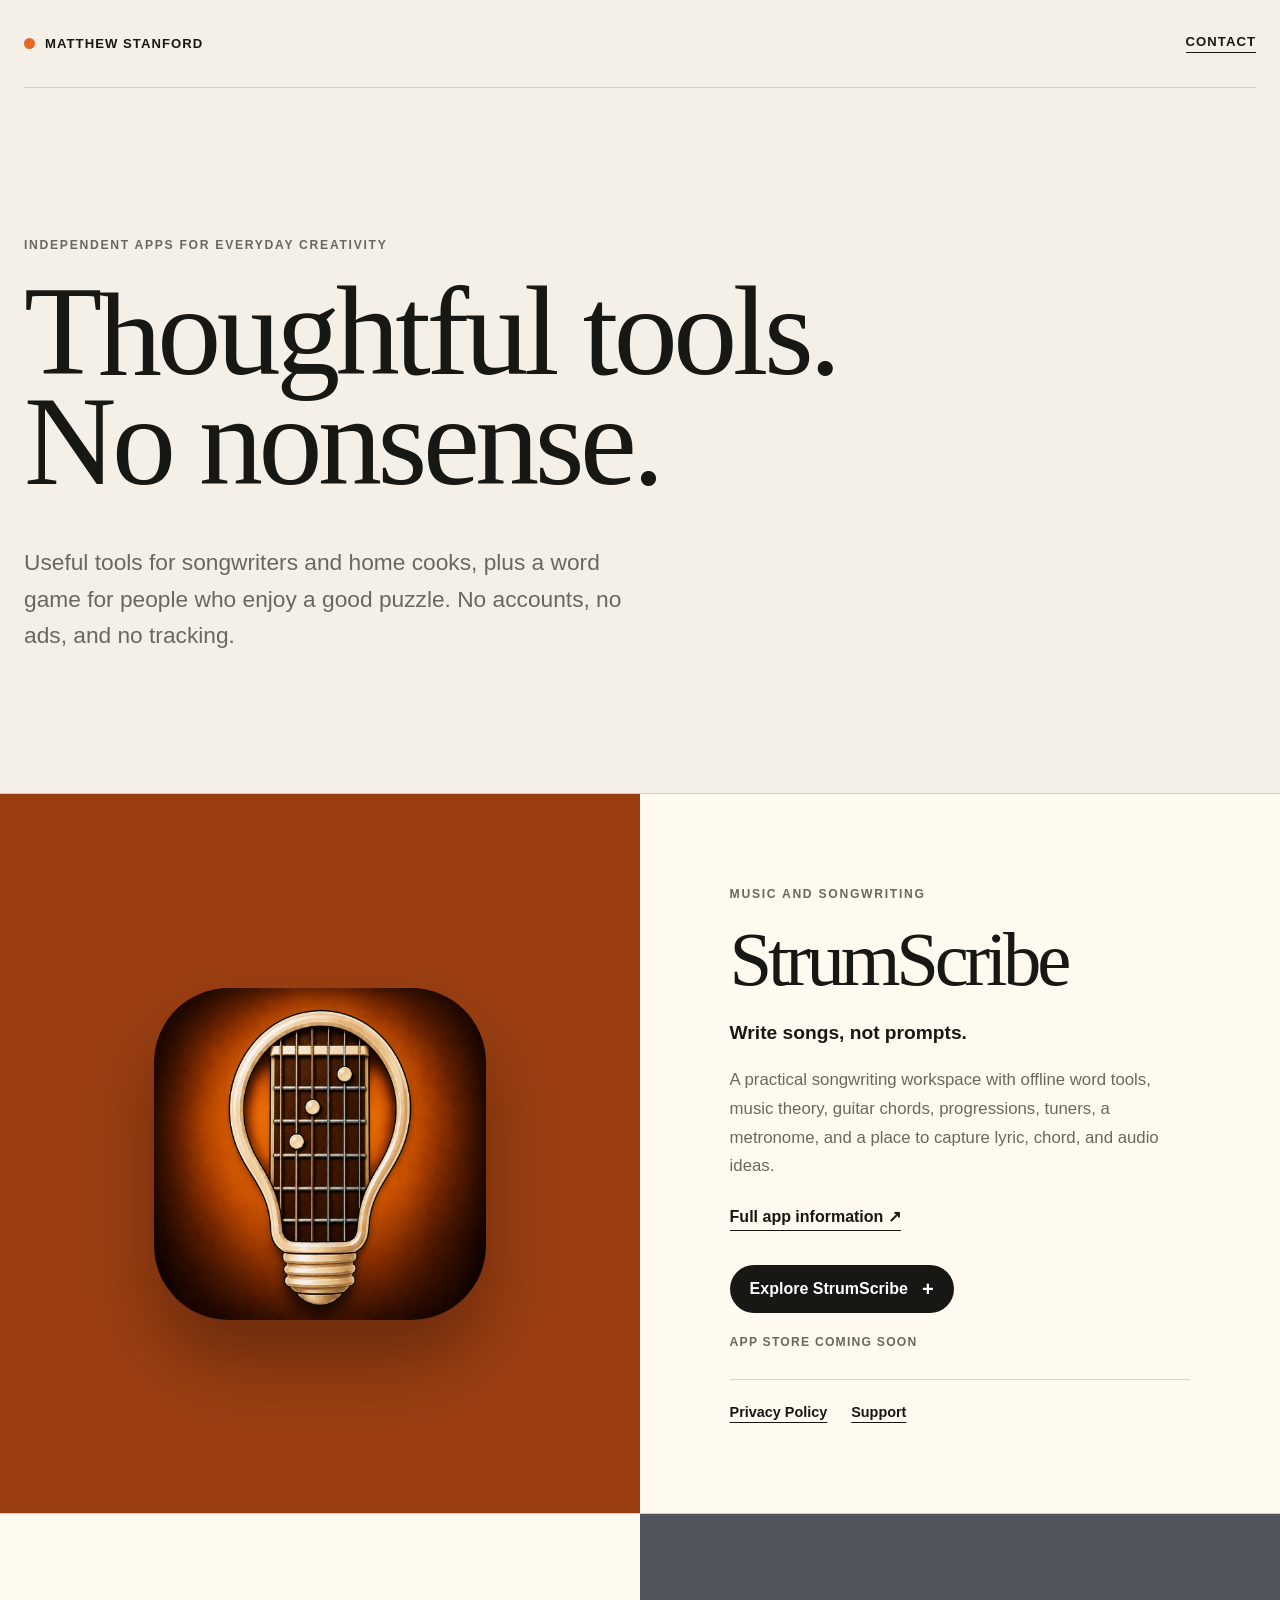
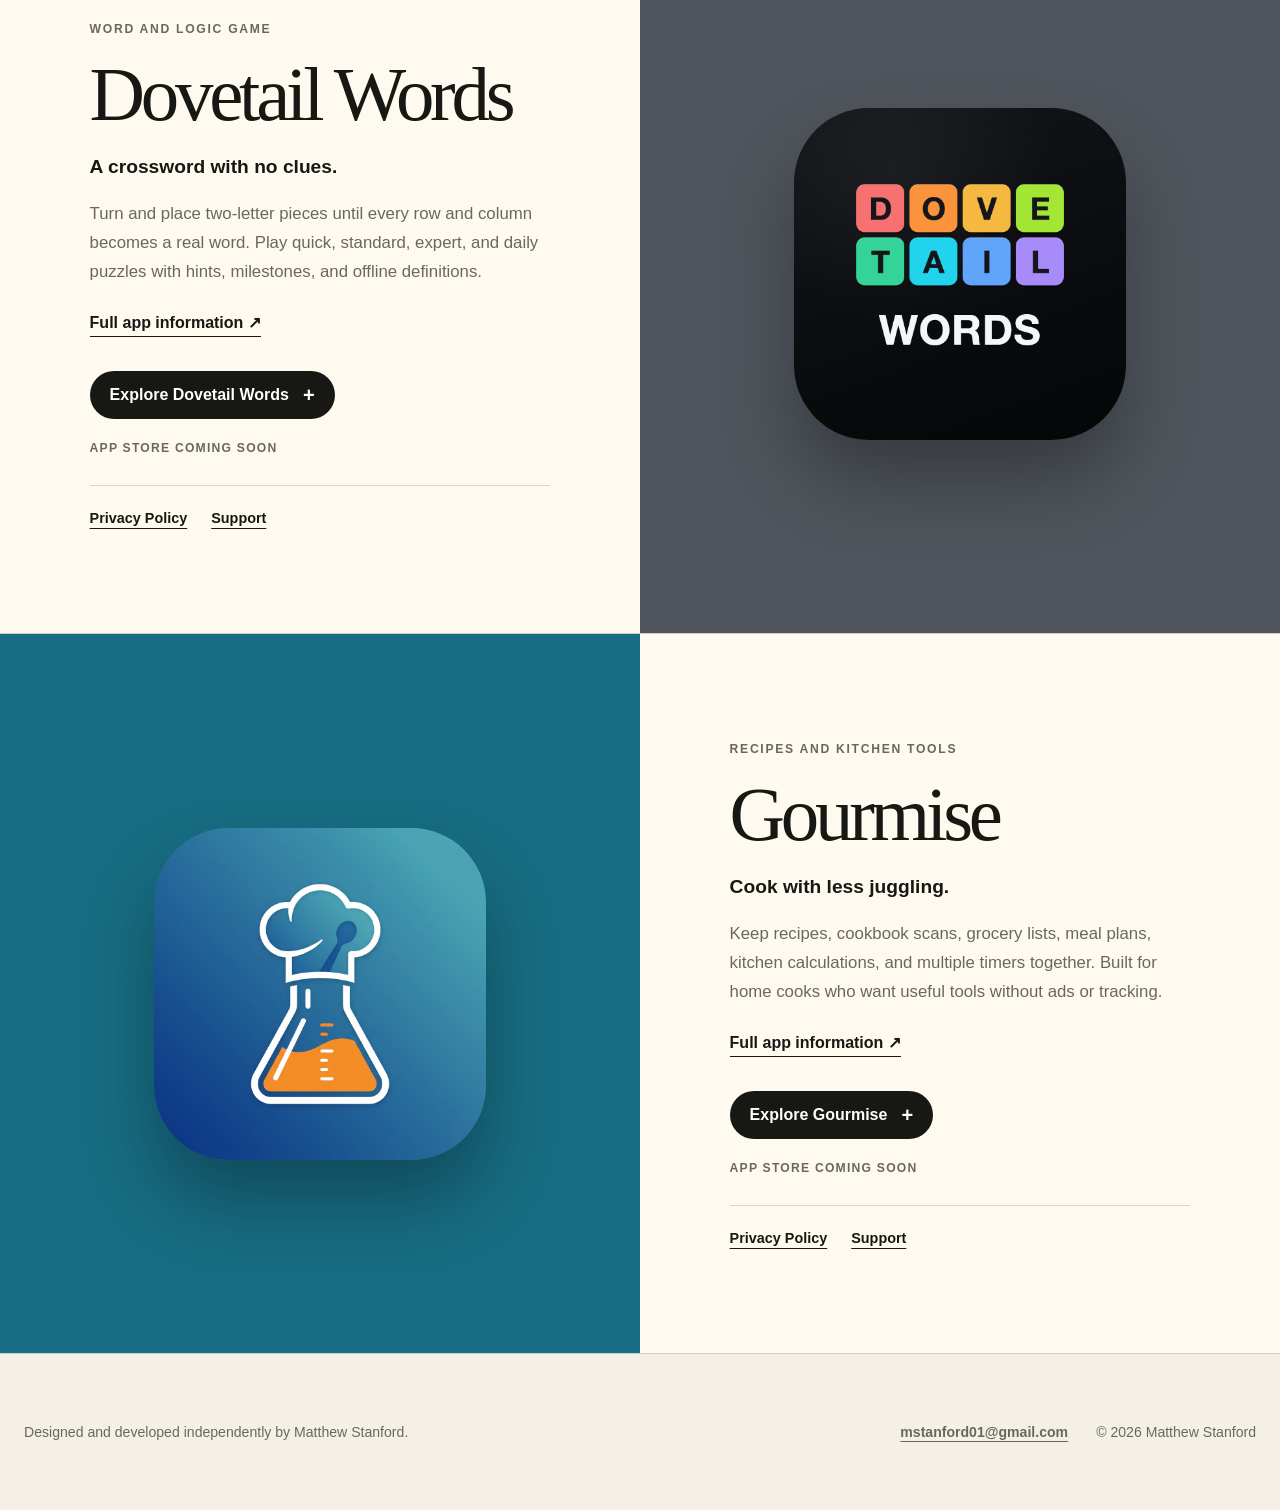
==== commit c8082bee: "Darken Dovetail homepage background" ====
--- a/index.html
+++ b/index.html
@@ -14,7 +14,7 @@
     .wordmark,.header-link{font-size:.82rem;font-weight:700;letter-spacing:.08em;text-transform:uppercase;text-decoration:none}.wordmark{display:inline-flex;align-items:center;gap:10px}.wordmark-dot{width:11px;height:11px;border-radius:50%;background:#e76825}.header-link{border-bottom:1px solid currentColor;padding-bottom:3px}
     .hero{width:min(1280px,calc(100% - 48px));margin:0 auto;padding:clamp(76px,12vw,150px) 0 clamp(82px,11vw,140px);position:relative}
     .kicker,.app-eyebrow{margin:0 0 24px;font-size:.76rem;font-weight:800;letter-spacing:.14em;text-transform:uppercase;color:var(--muted)}h1{margin:0;font-family:Georgia,"Times New Roman",serif;font-size:clamp(2.15rem,10vw,9.5rem);font-weight:500;letter-spacing:-.035em;line-height:.86;position:relative;z-index:1}.headline-line{display:block;white-space:nowrap}.headline-h{display:inline-block;transform:scaleY(.92);transform-origin:center bottom}.hero-copy{max-width:620px;margin:48px 0 0;font-size:clamp(1.1rem,2vw,1.42rem);line-height:1.6;color:var(--muted);position:relative;z-index:1}
-    .apps{border-top:1px solid var(--line)}.app-card{min-height:720px;display:grid;grid-template-columns:minmax(300px,1fr) minmax(340px,1fr);border-bottom:1px solid var(--line)}.app-card:nth-child(even) .app-art{order:2}.app-art,.app-copy{padding:clamp(48px,7vw,108px)}.app-art{position:relative;display:grid;place-items:center;min-height:620px;overflow:hidden}.copper .app-art{background:#9b3f12}.tiles .app-art{background:#666b73}.aqua .app-art{background:#176d83}.app-icon{position:relative;z-index:1;display:block;width:min(72%,430px);height:auto;border-radius:22.5%;box-shadow:0 42px 72px rgba(0,0,0,.3)}
+    .apps{border-top:1px solid var(--line)}.app-card{min-height:720px;display:grid;grid-template-columns:minmax(300px,1fr) minmax(340px,1fr);border-bottom:1px solid var(--line)}.app-card:nth-child(even) .app-art{order:2}.app-art,.app-copy{padding:clamp(48px,7vw,108px)}.app-art{position:relative;display:grid;place-items:center;min-height:620px;overflow:hidden}.copper .app-art{background:#9b3f12}.tiles .app-art{background:#50555d}.aqua .app-art{background:#176d83}.app-icon{position:relative;z-index:1;display:block;width:min(72%,430px);height:auto;border-radius:22.5%;box-shadow:0 42px 72px rgba(0,0,0,.3)}
     .app-copy{background:var(--cream);display:flex;flex-direction:column;justify-content:center}.app-copy h2{margin:0;font-family:Georgia,"Times New Roman",serif;font-size:clamp(3.3rem,6vw,6.7rem);line-height:.92;letter-spacing:-.055em;font-weight:500}.tagline{margin:26px 0 0;font-size:1.2rem;font-weight:700}.description{max-width:600px;margin:22px 0 0;color:var(--muted);font-size:1.05rem;line-height:1.72}.product-page-link{display:inline-flex;align-items:center;gap:10px;width:max-content;margin-top:26px;padding-bottom:4px;border-bottom:1px solid currentColor;font-weight:750;text-decoration:none}.explore-panel{margin-top:34px}.explore-panel summary{list-style:none;width:max-content;cursor:pointer}.explore-panel summary::-webkit-details-marker{display:none}.primary-link{display:inline-flex;align-items:center;gap:14px;background:var(--ink);color:#fff;padding:15px 20px;text-decoration:none;font-weight:700;border-radius:999px;transition:transform .2s ease,background .2s ease}.primary-link:hover{background:#e76825;transform:translateY(-2px)}.primary-link:focus-visible,.product-page-link:focus-visible,.app-links a:focus-visible,.header-link:focus-visible{outline:3px solid #e76825;outline-offset:4px}.summary-mark{font-size:1.25rem;line-height:.8;transition:transform .2s ease}.explore-panel[open] .summary-mark{transform:rotate(45deg)}.gallery-heading{display:flex;align-items:center;justify-content:space-between;gap:20px;margin-top:30px}.gallery-heading p{margin:0;font-weight:800}.screenshot-gallery{display:grid;grid-auto-flow:column;grid-auto-columns:minmax(180px,42%);gap:16px;margin-top:18px;padding:4px 4px 18px;overflow-x:auto;overscroll-behavior-inline:contain;scroll-snap-type:inline mandatory}.screenshot-gallery img{width:100%;height:auto;border-radius:16px;box-shadow:0 8px 24px rgba(0,0,0,.16);scroll-snap-align:start}.store-soon{display:block;margin-top:22px;color:var(--muted);font-size:.76rem;font-weight:800;letter-spacing:.1em;text-transform:uppercase}.app-links{display:flex;gap:24px;margin-top:30px;padding-top:24px;border-top:1px solid var(--line)}.app-links a{font-size:.9rem;font-weight:700;text-underline-offset:5px}
     footer{width:min(1280px,calc(100% - 48px));margin:0 auto;padding:70px 0;display:grid;grid-template-columns:1fr auto auto;gap:28px;align-items:center;color:var(--muted);font-size:.88rem}footer p{margin:0}footer a{font-weight:700;text-underline-offset:4px}.copyright{white-space:nowrap}
     @media(max-width:840px){.site-header,.hero,footer{width:min(100% - 32px,1280px)}.site-header{min-height:72px}.hero{padding-top:72px}.app-card{display:flex;flex-direction:column;min-height:0}.app-card:nth-child(even) .app-art{order:0}.app-art{min-height:420px;padding:54px 28px}.app-icon{width:min(65vw,330px)}.app-copy{padding:58px 24px 64px}.gallery-heading{align-items:flex-start;flex-direction:column;gap:8px}.screenshot-gallery{grid-auto-columns:minmax(220px,76%)}footer{grid-template-columns:1fr;align-items:start}}
